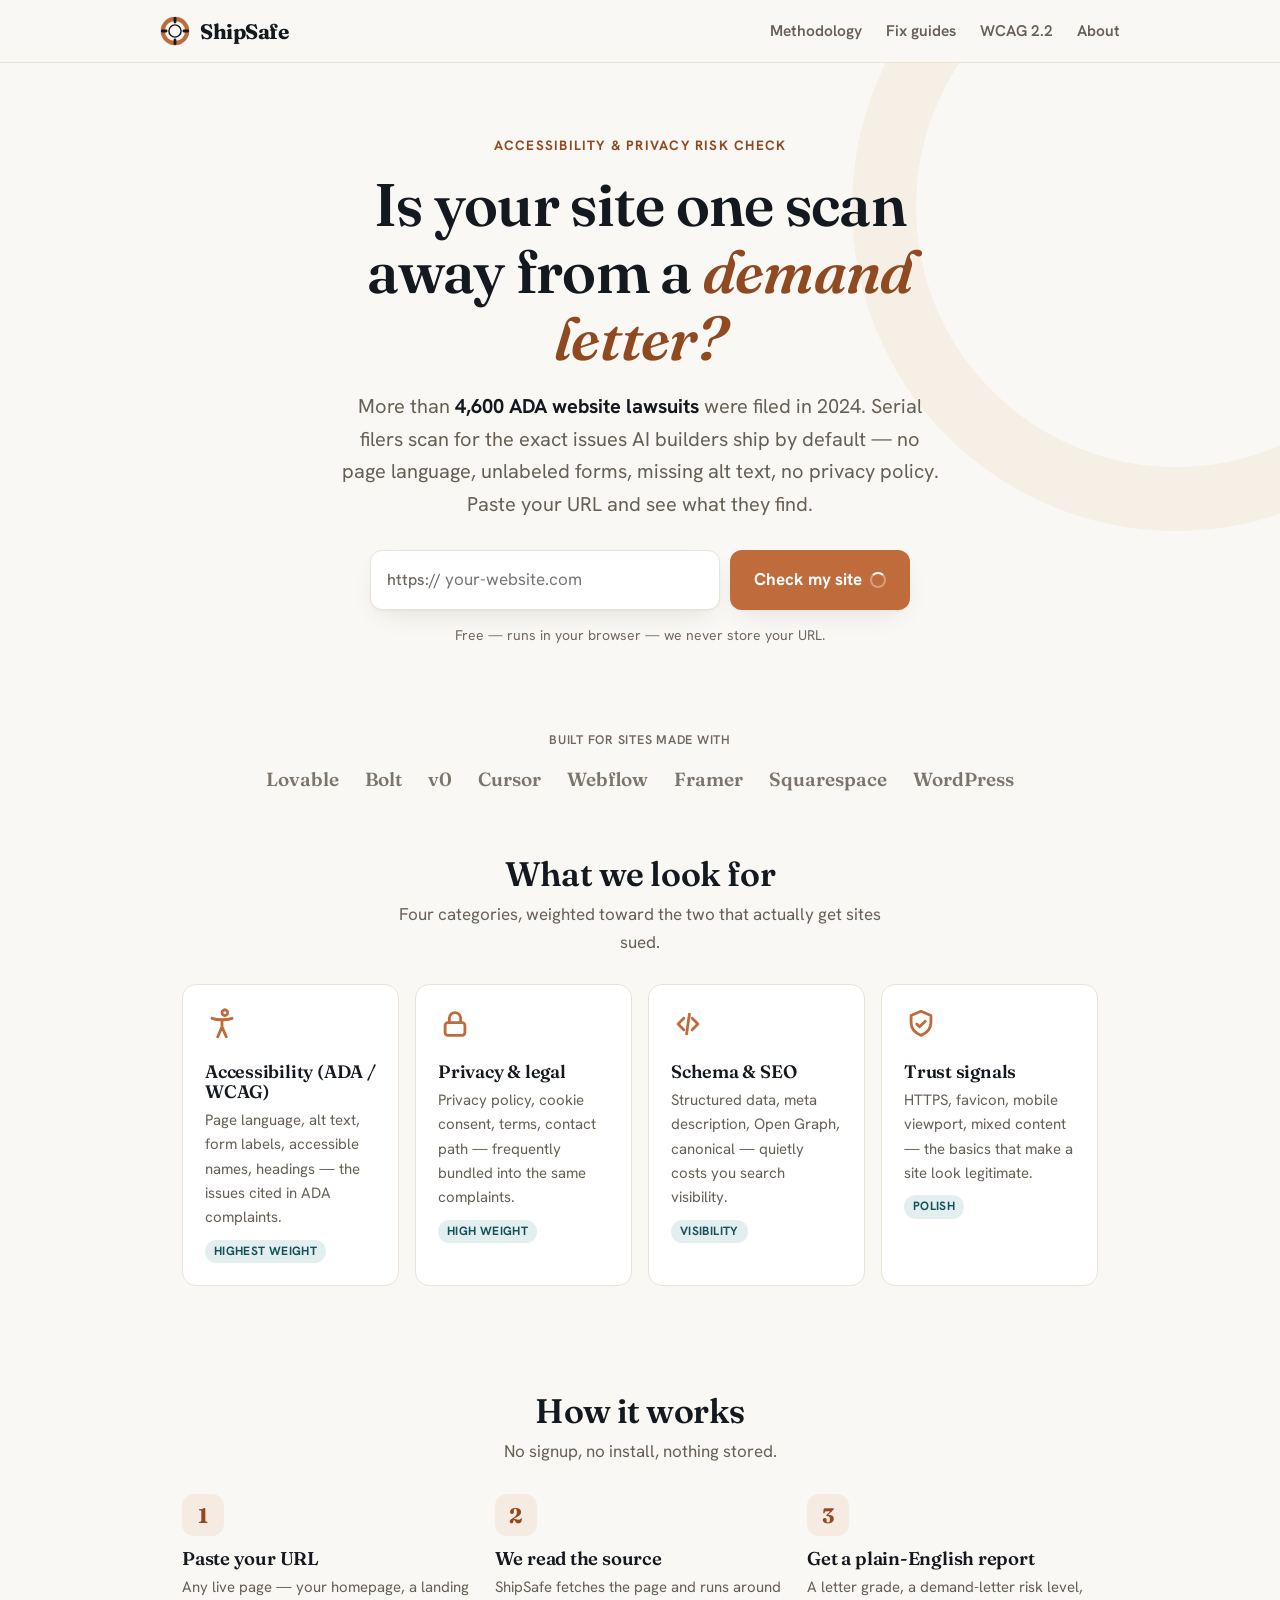
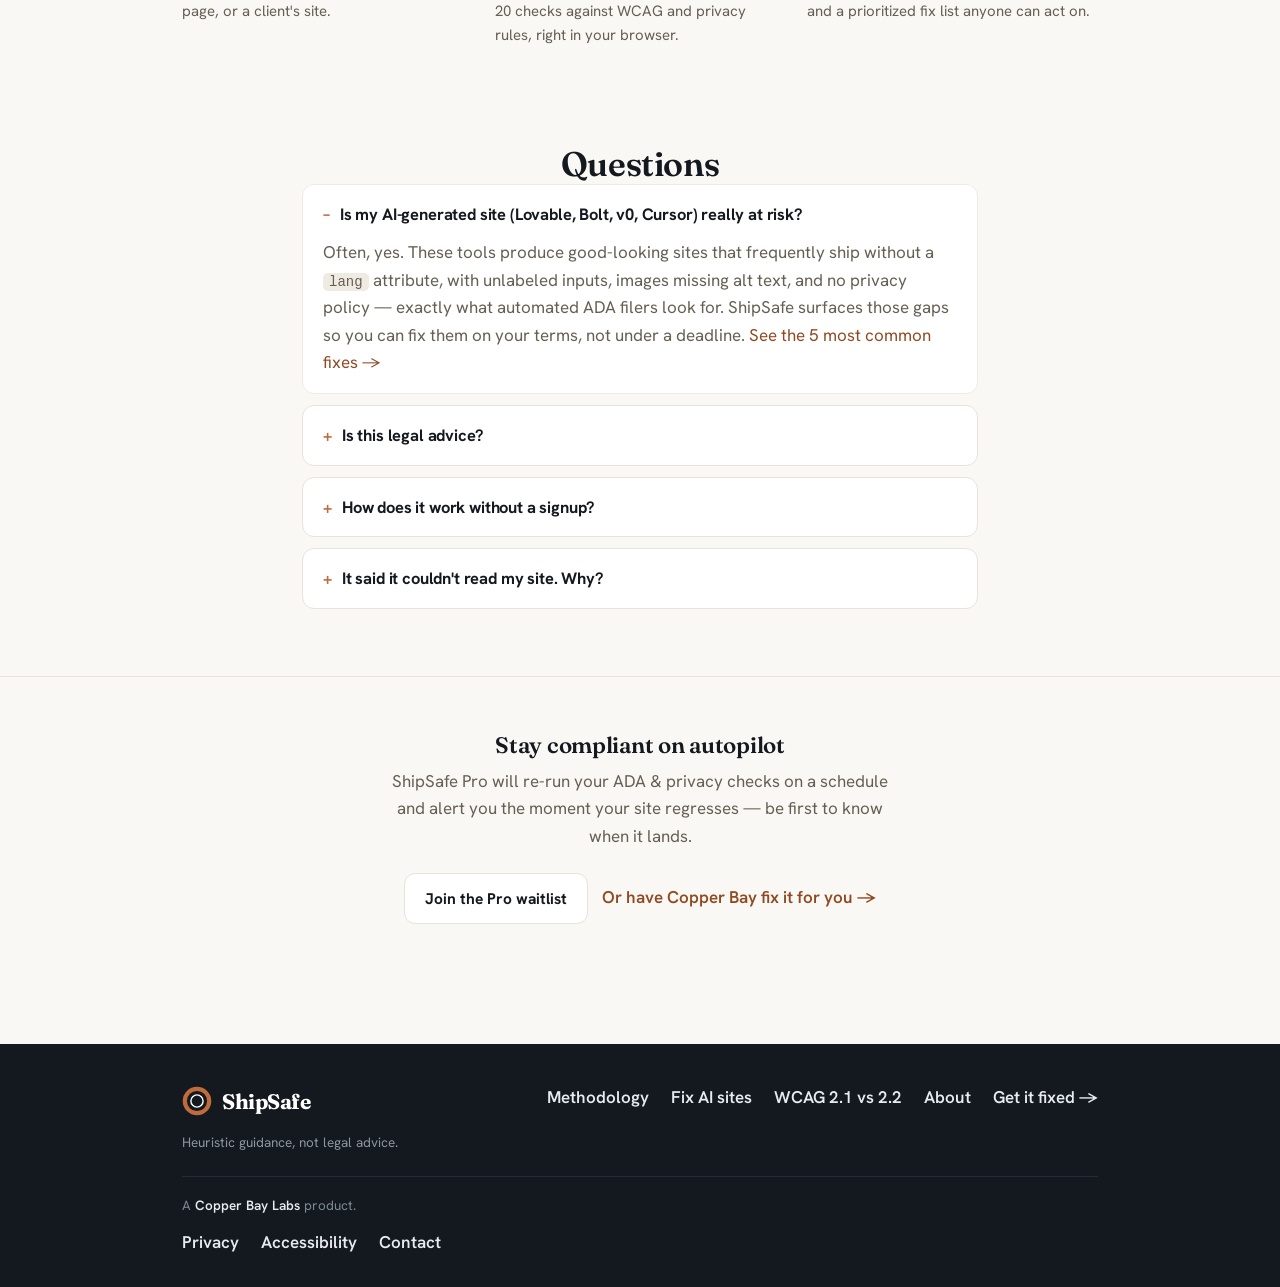
==== index.html @ acbbe748 "Add WCAG 2.1 vs 2.2 guide + cross-links New page: guides/wcag-2-1-vs-2-2-what-changed.html Targets '" ====
<!doctype html>
<html lang="en">
<head>
<meta charset="utf-8">
<meta name="viewport" content="width=device-width, initial-scale=1">
<title>ShipSafe — ADA & privacy risk check for your website</title>
<meta name="description" content="Paste a URL and get a plain-English report on the accessibility, privacy, and structured-data gaps that trigger ADA demand letters. Runs in your browser. Free, no signup.">
<link rel="canonical" href="https://labs.copperbaytech.com/shipsafe/">
<meta property="og:type" content="website">
<meta property="og:site_name" content="ShipSafe">
<meta property="og:title" content="ShipSafe — ADA & privacy risk check for your website">
<meta property="og:description" content="A plain-English accessibility and privacy risk check for AI-generated and no-code sites. Runs in your browser, no signup required.">
<meta property="og:url" content="https://labs.copperbaytech.com/shipsafe/">
<meta property="og:image" content="https://labs.copperbaytech.com/shipsafe/og-image.png">
<meta property="og:image:width" content="1200">
<meta property="og:image:height" content="630">
<meta name="twitter:card" content="summary_large_image">
<meta name="twitter:title" content="ShipSafe — ADA & privacy risk check">
<meta name="twitter:description" content="Paste a URL for a plain-English report on the gaps that trigger ADA demand letters.">
<meta name="twitter:image" content="https://labs.copperbaytech.com/shipsafe/og-image.png">
<meta name="theme-color" content="#faf8f4">
<link rel="icon" href="favicon.svg" type="image/svg+xml">
<link rel="apple-touch-icon" href="apple-touch-icon.png">
<link rel="preconnect" href="https://fonts.googleapis.com">
<link rel="preconnect" href="https://fonts.gstatic.com" crossorigin>
<link href="https://fonts.googleapis.com/css2?family=Fraunces:opsz,wght@9..144,500;9..144,600;9..144,700&family=Hanken+Grotesk:wght@400;500;600;700&display=swap" rel="stylesheet">
<script type="application/ld+json">
{"@context":"https://schema.org","@type":"WebApplication","name":"ShipSafe","applicationCategory":"BusinessApplication","operatingSystem":"Web","offers":{"@type":"Offer","price":"0","priceCurrency":"USD"},"description":"Free plain-English ADA/WCAG accessibility and privacy-compliance risk checker for websites, built for no-code and AI-generated sites.","publisher":{"@type":"Organization","name":"Copper Bay Labs","url":"https://copperbaytech.com"}}
</script>
<link rel="stylesheet" href="styles.css?v=7">
</head>
<body>
<a class="skip" href="#main">Skip to main content</a>

<header class="masthead" role="banner">
  <div class="wrap hdr-bar">
    <a class="brand" href="./" aria-label="ShipSafe — go to homepage">
      <svg class="mark" viewBox="0 0 64 64" aria-hidden="true" focusable="false"><circle cx="32" cy="32" r="26" fill="none" stroke="var(--copper)" stroke-width="9"/><circle cx="32" cy="32" r="13" fill="none" stroke="var(--ink)" stroke-width="3"/><g fill="var(--ink)"><rect x="29" y="2" width="6" height="14" rx="3"/><rect x="29" y="48" width="6" height="14" rx="3"/><rect x="2" y="29" width="14" height="6" rx="3"/><rect x="48" y="29" width="14" height="6" rx="3"/></g></svg>
      <span class="wordmark">ShipSafe</span>
    </a>
    <nav class="nav" aria-label="Primary navigation">
      <a href="methodology.html">Methodology</a>
      <a href="guides/wcag-compliance-ai-generated-sites.html">Fix guides</a>
      <a href="guides/wcag-2-1-vs-2-2-what-changed.html">WCAG 2.2</a>
      <a href="about.html">About</a>
    </nav>
  </div>
</header>

<main id="main">
  <section class="hero" aria-labelledby="hero-heading">
    <div class="wrap">
      <p class="eyebrow">Accessibility &amp; privacy risk check</p>
      <h1 id="hero-heading">Is your site one scan away from a <em>demand letter?</em></h1>
      <p class="lede">More than <strong>4,600 ADA website lawsuits</strong> were filed in 2024. Serial filers scan for the exact issues AI builders ship by default — no page language, unlabeled forms, missing alt text, no privacy policy. Paste your URL and see what they find.</p>

      <form id="scan-form" class="scan" novalidate aria-label="URL scanner">
        <label for="url" class="sr-only">Website URL to check</label>
        <div class="field" role="group" aria-labelledby="proto-hint">
          <span class="proto" id="proto-hint" aria-hidden="true">https://</span>
          <input
            id="url"
            type="text"
            inputmode="url"
            autocomplete="url"
            autocorrect="off"
            autocapitalize="off"
            spellcheck="false"
            placeholder="your-website.com"
            aria-describedby="scan-status"
            required>
        </div>
        <button id="scan-btn" type="submit" aria-describedby="scan-status">
          <span class="btn-label">Check my site</span>
          <span class="btn-spinner" aria-hidden="true" hidden></span>
        </button>
      </form>
      <p class="trustline" id="scan-status" role="status" aria-live="polite" aria-atomic="true">Free &mdash; runs in your browser &mdash; we never store your URL.</p>
    </div>
  </section>

  <section id="results" class="results wrap" aria-label="Scan results" aria-live="polite" hidden></section>

  <section class="builtfor" aria-labelledby="builtfor-heading">
    <div class="wrap">
      <p class="builtfor-label" id="builtfor-heading">Built for sites made with</p>
      <ul class="chips" aria-label="Supported site builders">
        <li>Lovable</li><li>Bolt</li><li>v0</li><li>Cursor</li><li>Webflow</li><li>Framer</li><li>Squarespace</li><li>WordPress</li>
      </ul>
    </div>
  </section>

  <section class="checks-strip" aria-labelledby="checks-heading">
    <div class="wrap">
      <h2 class="section-title" id="checks-heading">What we look for</h2>
      <p class="section-sub">Four categories, weighted toward the two that actually get sites sued.</p>
      <div class="grid4" id="cat-grid" role="list" aria-label="Check categories"></div>
    </div>
  </section>

  <section class="how" aria-labelledby="how-heading">
    <div class="wrap">
      <h2 class="section-title" id="how-heading">How it works</h2>
      <p class="section-sub">No signup, no install, nothing stored.</p>
      <ol class="steps">
        <li><span class="step-n" aria-hidden="true">1</span><h3>Paste your URL</h3><p>Any live page — your homepage, a landing page, or a client's site.</p></li>
        <li><span class="step-n" aria-hidden="true">2</span><h3>We read the source</h3><p>ShipSafe fetches the page and runs around 20 checks against WCAG and privacy rules, right in your browser.</p></li>
        <li><span class="step-n" aria-hidden="true">3</span><h3>Get a plain-English report</h3><p>A letter grade, a demand-letter risk level, and a prioritized fix list anyone can act on.</p></li>
      </ol>
    </div>
  </section>

  <section class="faq" aria-labelledby="faq-heading">
    <div class="wrap narrow">
      <h2 class="section-title" id="faq-heading">Questions</h2>
      <details open>
        <summary>Is my AI-generated site (Lovable, Bolt, v0, Cursor) really at risk?</summary>
        <p>Often, yes. These tools produce good-looking sites that frequently ship without a <code>lang</code> attribute, with unlabeled inputs, images missing alt text, and no privacy policy — exactly what automated ADA filers look for. ShipSafe surfaces those gaps so you can fix them on your terms, not under a deadline. <a href="guides/wcag-compliance-ai-generated-sites.html">See the 5 most common fixes →</a></p>
      </details>
      <details>
        <summary>Is this legal advice?</summary>
        <p>No. ShipSafe is an automated heuristic check that flags common risk patterns. It is not legal advice and is not a guarantee of compliance. For a binding determination, talk to a qualified attorney. <a href="methodology.html">See exactly what we check and how it's scored</a></p>
      </details>
      <details>
        <summary>How does it work without a signup?</summary>
        <p>ShipSafe fetches your page and analyzes the HTML in your browser — nothing is stored or sent to our servers. The free check reads your page's source; a deeper scan that renders the full page (catching contrast and JavaScript-built content) is in development.</p>
      </details>
      <details>
        <summary>It said it couldn't read my site. Why?</summary>
        <p>Some sites block third-party fetching, and some render entirely with JavaScript, leaving the HTML source nearly empty. The free in-browser check can only read static source — the upcoming rendered scan handles both cases.</p>
      </details>
    </div>
  </section>
</main>

<section class="upsell" aria-labelledby="upsell-h" style="border-top:1px solid var(--line,#e7e1d8);padding:3.5rem 0;text-align:center">
  <div class="wrap">
    <h2 id="upsell-h" style="margin:0 0 .6rem;font-size:1.4rem">Stay compliant on autopilot</h2>
    <p style="max-width:52ch;margin:0 auto 1.4rem;color:var(--muted,#6b6359)">ShipSafe Pro will re-run your ADA &amp; privacy checks on a schedule and alert you the moment your site regresses — be first to know when it lands.</p>
    <div style="display:flex;gap:.85rem;justify-content:center;flex-wrap:wrap;align-items:center">
      <a class="btn" href="mailto:contact@copperbaytech.com?subject=ShipSafe%20Pro%20waitlist&amp;body=I%27d%20use%20scheduled%20re-scans%20with%20alerts.%20Notify%20me%20at%20launch.">Join the Pro waitlist</a>
      <a href="https://copperbaytech.com" target="_blank" rel="noopener noreferrer" style="font-weight:600">Or have Copper Bay fix it for you <span aria-hidden="true">&rarr;</span></a>
    </div>
  </div>
</section>

<footer class="footer" role="contentinfo">
  <div class="wrap foot">
    <div>
      <a class="brand small" href="./" aria-label="ShipSafe — go to homepage">
        <svg class="mark" viewBox="0 0 64 64" aria-hidden="true" focusable="false"><circle cx="32" cy="32" r="26" fill="none" stroke="var(--copper)" stroke-width="9"/><circle cx="32" cy="32" r="13" fill="none" stroke="currentColor" stroke-width="3"/></svg>
        <span class="wordmark">ShipSafe</span>
      </a>
      <p class="fine">Heuristic guidance, not legal advice.</p>
    </div>
    <nav class="foot-nav" aria-label="Footer navigation">
      <a href="methodology.html">Methodology</a>
      <a href="guides/wcag-compliance-ai-generated-sites.html">Fix AI sites</a>
      <a href="guides/wcag-2-1-vs-2-2-what-changed.html">WCAG 2.1 vs 2.2</a>
      <a href="about.html">About</a>
      <a href="https://copperbaytech.com" target="_blank" rel="noopener noreferrer">Get it fixed <span aria-hidden="true">&rarr;</span><span class="sr-only">(opens in new tab)</span></a>
    </nav>
  </div>
  <div class="wrap">
    <p class="madeby">A <a href="https://copperbaytech.com" target="_blank" rel="noopener noreferrer">Copper Bay Labs<span class="sr-only"> (opens in new tab)</span></a> product.</p>
    <nav class="foot-nav foot-legal" aria-label="Legal navigation">
      <a href="about.html#privacy">Privacy</a>
      <a href="methodology.html">Accessibility</a>
      <a href="about.html">Contact</a>
    </nav>
  </div>
</footer>

<script src="app.js?v=8"></script>
</body>
</html>
---- styles.css ----
:root{
  --ink:#14181f; --paper:#faf8f4; --surface:#fff; --line:#e9e3d8; --line-2:#f0ebe2;
  --muted:#665f54; --muted-2:#706860;
  --copper:#bf6b3c; --copper-deep:#8f4a22; --copper-tint:#f6ebe2;
  --bay:#13525a; --bay-tint:#e3eeef;
  --pass:#2f7d52; --pass-bg:#e8f3ec; --warn:#a9711a; --warn-bg:#f9f0dd; --fail:#bb392b; --fail-bg:#f9e7e4;
  --shadow:0 1px 2px rgba(20,24,31,.04), 0 10px 30px -12px rgba(20,24,31,.14);
  --shadow-lift:0 2px 6px rgba(20,24,31,.06), 0 16px 40px -16px rgba(20,24,31,.18);
  --r:14px;
  --transition-fast:.15s ease;
  --transition-med:.22s ease;
}
*{box-sizing:border-box}
html{scroll-behavior:smooth}
@media (prefers-reduced-motion:reduce){html{scroll-behavior:auto} *{animation-duration:.001ms!important;transition-duration:.001ms!important}}
body{margin:0;background:var(--paper);color:var(--ink);font:17px/1.62 "Hanken Grotesk",ui-sans-serif,system-ui,-apple-system,"Segoe UI",Roboto,sans-serif;-webkit-font-smoothing:antialiased;overflow-x:clip}
.wrap{max-width:960px;margin:0 auto;padding:0 22px}
.wrap.narrow{max-width:720px}
h1,h2,h3{font-family:"Fraunces",Georgia,serif;font-weight:600;line-height:1.12;letter-spacing:-.012em;margin:0}
a{color:var(--copper-deep);text-decoration:none}
a:hover{text-decoration:underline;text-underline-offset:3px}
em{font-style:italic;color:var(--copper-deep)}
strong{font-weight:700}
:focus-visible{outline:3px solid var(--bay);outline-offset:2px;border-radius:4px}
.sr-only{position:absolute;width:1px;height:1px;padding:0;margin:-1px;overflow:hidden;clip:rect(0 0 0 0);white-space:nowrap;border:0}
.skip{position:absolute;left:-999px;top:8px;background:var(--ink);color:#fff;padding:10px 16px;border-radius:8px;z-index:50;font-weight:600;letter-spacing:.01em}
.skip:focus{left:12px}
.skip:focus-visible{outline:3px solid var(--copper);outline-offset:2px}

/* masthead */
.masthead{background:var(--paper);border-bottom:1px solid var(--line);position:relative;z-index:30}
/* .hdr-bar powers index.html's header; .masthead .bar powers the other pages (about/methodology/404) that use class="wrap bar" */
.hdr-bar,.masthead .bar{display:flex;align-items:center;justify-content:space-between;gap:14px;min-height:62px;padding:9px 0;height:auto;overflow:visible;border-radius:0;flex:unset;background:transparent}
/* score progress bar in results (rendered by app.js as <span class="bar">) */
.bar{height:8px;border-radius:6px;background:var(--line);overflow:hidden;flex:0 0 110px}
.bar i{display:block;height:100%;border-radius:6px;transition:width var(--transition-med)}
.brand{display:inline-flex;align-items:center;gap:10px;color:var(--ink)}
.brand:hover{text-decoration:none}
.mark{width:30px;height:30px;flex:0 0 auto}
.wordmark{font-family:"Fraunces",serif;font-weight:700;font-size:21px;letter-spacing:-.02em}
.nav{display:flex;gap:24px}
.nav a{color:var(--muted);font-weight:600;font-size:15.5px;transition:color var(--transition-fast)}
.nav a:hover{color:var(--ink);text-decoration:none}
.nav a:focus-visible{color:var(--ink)}
.nav a[aria-current="page"]{color:var(--ink);text-decoration:underline;text-underline-offset:3px}

/* hero */
.hero{padding:72px 0 40px;position:relative;overflow:hidden;text-align:center}
.hero::before{content:"";position:absolute;width:520px;height:520px;border:64px solid var(--copper-tint);border-radius:50%;right:-220px;top:-180px;z-index:0;opacity:.7;pointer-events:none}
.hero .wrap{position:relative;z-index:1}
.eyebrow{color:var(--copper-deep);font-weight:700;font-size:13.5px;letter-spacing:.09em;text-transform:uppercase;margin:0 0 14px}
.hero h1{font-size:clamp(34px,6vw,60px);max-width:14ch;margin:0 auto 18px}
.lede{max-width:600px;margin:0 auto 30px;color:var(--muted);font-size:clamp(17px,2.3vw,20px)}
.lede strong{color:var(--ink)}

.scan{display:flex;gap:10px;max-width:540px;margin:0 auto;flex-wrap:wrap}
.field{flex:1 1 280px;min-width:0;display:flex;align-items:center;background:var(--surface);border:1.5px solid var(--line);border-radius:12px;box-shadow:var(--shadow);overflow:hidden;transition:border-color var(--transition-fast),box-shadow var(--transition-fast)}
.field:focus-within{border-color:var(--bay);box-shadow:0 0 0 4px var(--bay-tint)}
.proto{padding:0 0 0 16px;color:var(--muted-2);font-size:16px;font-weight:500;user-select:none}
.field input{flex:1;min-width:0;border:0;background:transparent;padding:15px 14px 15px 4px;font:inherit;font-size:17px;color:var(--ink)}
.field input:focus{outline:none}
.scan button{padding:15px 24px;font:inherit;font-size:17px;font-weight:700;color:#fff;background:var(--copper);border:0;border-radius:12px;cursor:pointer;box-shadow:var(--shadow);transition:background var(--transition-fast),box-shadow var(--transition-fast),transform var(--transition-fast);display:inline-flex;align-items:center;justify-content:center;gap:8px;min-width:156px}
.scan button:hover{background:var(--copper-deep);box-shadow:var(--shadow-lift)}
.scan button:active{transform:translateY(1px)}
.scan button:focus-visible{outline:3px solid var(--bay);outline-offset:2px}
.scan button[disabled]{opacity:.7;cursor:progress}
.btn-label{}
.btn-spinner{display:inline-block;width:16px;height:16px;border:2.5px solid rgba(255,255,255,.35);border-top-color:#fff;border-radius:50%;animation:spin .7s linear infinite;flex:0 0 auto}
@keyframes spin{to{transform:rotate(360deg)}}
@media (prefers-reduced-motion:reduce){.btn-spinner{animation:none;border-top-color:#fff;opacity:.8}}
.trustline{color:var(--muted-2);font-size:14px;margin-top:14px}

/* built-for band */
.builtfor{padding:30px 0 6px;text-align:center}
.builtfor-label{color:var(--muted-2);font-size:12.5px;font-weight:600;letter-spacing:.06em;text-transform:uppercase;margin:0 0 14px}
.chips{list-style:none;display:flex;flex-wrap:wrap;gap:10px 26px;justify-content:center;padding:0;margin:0}
.chips li{color:var(--muted);font-family:"Fraunces",serif;font-weight:600;font-size:19px;opacity:.85}

/* how it works */
.how{padding:52px 0}
.steps{list-style:none;display:grid;grid-template-columns:repeat(auto-fit,minmax(220px,1fr));gap:22px;padding:0;margin:28px 0 0}
.steps li{margin:0}
.step-n{display:grid;place-items:center;width:42px;height:42px;border-radius:12px;background:var(--copper-tint);color:var(--copper-deep);font-family:"Fraunces",serif;font-weight:700;font-size:21px;margin-bottom:13px}
.steps h3{font-size:18.5px;margin-bottom:5px}
.steps p{margin:0;color:var(--muted);font-size:15px}

/* generic sections */
.section-title{font-size:clamp(26px,4vw,34px);text-align:center}
.section-sub{text-align:center;color:var(--muted);margin:8px auto 28px;max-width:50ch}
.checks-strip{padding:54px 0}
.grid4{display:grid;grid-template-columns:repeat(auto-fit,minmax(210px,1fr));gap:16px}
.feature{background:var(--surface);border:1px solid var(--line);border-radius:var(--r);padding:22px}
.feature .ico{width:34px;height:34px;color:var(--copper);margin-bottom:12px}
.feature h3{font-size:18px;margin-bottom:6px}
.feature p{margin:0;color:var(--muted);font-size:15px}
.feature .tag{display:inline-block;margin-top:10px;font-size:12px;font-weight:700;letter-spacing:.03em;text-transform:uppercase;color:var(--bay);background:var(--bay-tint);padding:2px 9px;border-radius:999px}

/* results */
.results{padding:10px 0 6px;scroll-margin-top:80px}
.results[hidden]{display:none}
.report-head{background:var(--surface);border:1px solid var(--line);border-radius:18px;box-shadow:var(--shadow-lift);padding:28px;margin-bottom:20px;display:flex;gap:28px;align-items:center;flex-wrap:wrap}
.grade{flex:0 0 auto;width:128px;height:128px;border-radius:22px;display:grid;place-items:center;font-family:"Fraunces",serif;font-weight:700;font-size:64px;line-height:1;color:#fff;position:relative;box-shadow:0 4px 16px -4px rgba(20,24,31,.24)}
.grade small{position:absolute;bottom:12px;font-family:"Hanken Grotesk",sans-serif;font-size:11px;font-weight:700;letter-spacing:.14em;text-transform:uppercase;opacity:.88}
.report-head .verdict{flex:1 1 280px;min-width:0}
.risk-pill{display:inline-flex;align-items:center;gap:7px;font-weight:700;font-size:13px;padding:5px 13px;border-radius:999px;letter-spacing:.02em}
.risk-pill svg{width:15px;height:15px}
.risk-high{color:var(--fail);background:var(--fail-bg)} .risk-med{color:var(--warn);background:var(--warn-bg)} .risk-low{color:var(--pass);background:var(--pass-bg)}
.report-head h2{font-size:clamp(21px,3vw,26px);margin:10px 0 6px}
.report-head p{margin:0;color:var(--muted);font-size:16px;line-height:1.55}
.scanned{font:13px ui-monospace,SFMono-Regular,Menlo,monospace;color:var(--muted-2);margin-top:10px!important;word-break:break-all}
/* result section entrance animation */
@media (prefers-reduced-motion:no-preference){
  .results:not([hidden]){animation:fadeSlide .3s ease both}
  @keyframes fadeSlide{from{opacity:0;transform:translateY(12px)}to{opacity:1;transform:none}}
}

.cat{background:var(--surface);border:1px solid var(--line);border-radius:var(--r);box-shadow:var(--shadow);margin-bottom:16px;overflow:hidden}
.cat-head{display:flex;align-items:center;gap:13px;padding:16px 20px;border-bottom:1px solid var(--line-2)}
.cat-head .ico{width:24px;height:24px;color:var(--bay);flex:0 0 auto}
.cat-head h3{font-family:"Hanken Grotesk",sans-serif;font-weight:700;font-size:16.5px;flex:1;letter-spacing:-.01em}
.cat-score{font-family:"Fraunces",serif;font-weight:700;font-size:19px}
/* .bar and .bar i are defined in the masthead section above */
.check{display:flex;gap:13px;padding:14px 20px;border-top:1px solid var(--line-2)}
.check:first-of-type{border-top:0}
.stat{flex:0 0 22px;width:22px;height:22px;margin-top:1px}
.check .body{flex:1;min-width:0}
.check .lbl{font-weight:700;letter-spacing:-.01em}
.check .det{color:var(--muted);font-size:15px;margin:2px 0 0}
.check .fix{font-size:14.5px;margin:8px 0 0;padding:11px 14px;background:var(--copper-tint);border-radius:10px;color:#5e3a1c;border-left:3px solid var(--copper);line-height:1.5}
.check .law{display:inline-block;font:12px "Hanken Grotesk",sans-serif;font-weight:600;color:var(--bay);background:var(--bay-tint);padding:2px 9px;border-radius:7px;margin-top:8px}
.check .law:hover{text-decoration:underline}
.check .law:focus-visible{outline:2px solid var(--bay);outline-offset:2px}

.actions{display:flex;gap:11px;flex-wrap:wrap;margin:20px 0 8px}
.btn{padding:12px 20px;font:inherit;font-size:15.5px;font-weight:700;border-radius:11px;cursor:pointer;border:1.5px solid var(--line);background:var(--surface);color:var(--ink);display:inline-flex;align-items:center;gap:8px;transition:border-color var(--transition-fast),background var(--transition-fast),box-shadow var(--transition-fast);text-decoration:none}
.btn:hover{border-color:var(--bay);text-decoration:none;background:var(--bay-tint)}
.btn:focus-visible{outline:3px solid var(--bay);outline-offset:2px}
.btn:active{transform:translateY(1px)}
.btn.primary{background:var(--copper);color:#fff;border-color:var(--copper)}
.btn.primary:hover{background:var(--copper-deep);border-color:var(--copper-deep);box-shadow:var(--shadow-lift)}
.btn.primary:focus-visible{outline-color:var(--copper-deep)}
.btn svg{width:17px;height:17px}

.notice{background:var(--warn-bg);border:1px solid #ecd9a6;color:#6b4e12;border-radius:var(--r);padding:18px 20px;margin-bottom:14px}
.notice strong{color:#4a360a}

/* skeleton */
.skeleton .sk{background:linear-gradient(90deg,var(--line-2) 25%,#fff 50%,var(--line-2) 75%);background-size:200% 100%;animation:sh 1.4s ease-in-out infinite;border-radius:8px}
@keyframes sh{0%{background-position:200% 0}100%{background-position:-200% 0}}
@media (prefers-reduced-motion:reduce){.skeleton .sk{animation:none;background:var(--line-2)}}
.sk-label{display:flex;align-items:center;gap:10px;margin-bottom:16px}
.sk-rows{display:flex;flex-direction:column;gap:10px}

/* footer */
.footer{background:var(--ink);color:#cbd2da;margin-top:64px;padding:40px 0 30px}
.foot{display:flex;justify-content:space-between;gap:24px;flex-wrap:wrap;align-items:flex-start}
.footer .brand{color:#fff} .footer .wordmark{color:#fff}
.footer .mark circle:last-of-type{stroke:#fff}
.fine{color:#8b95a0;font-size:13.5px;margin:8px 0 0}
.foot-nav{display:flex;gap:22px;flex-wrap:wrap}
.foot-legal{margin-top:12px}
.footer a{color:#e7ebf0;font-weight:600;transition:color var(--transition-fast)}
.footer a:hover{color:#fff}
.footer a:focus-visible{outline:2px solid var(--copper);outline-offset:3px;border-radius:3px}
.madeby{color:#7d8893;font-size:13.5px;margin:22px 0 0;border-top:1px solid #262c35;padding-top:18px}

/* content pages */
.doc{padding:46px 0 20px}
.doc h1{font-size:clamp(30px,5vw,44px);margin-bottom:8px}
.doc .lede{text-align:left;margin:0 0 26px}
.doc h2{font-size:24px;margin:34px 0 12px}
.doc h3{font-family:"Hanken Grotesk",sans-serif;font-size:17px;font-weight:700;margin:20px 0 4px}
.doc p,.doc li{color:#2c2f36;max-width:68ch}
.doc ul{padding-left:20px}
.doc li{margin:6px 0}
.doc table{border-collapse:collapse;width:100%;margin:14px 0;font-size:15px}
.doc th,.doc td{border:1px solid var(--line);padding:9px 12px;text-align:left;vertical-align:top}
.doc th{background:var(--copper-tint);font-family:"Hanken Grotesk",sans-serif}
.callout{background:var(--bay-tint);border-left:4px solid var(--bay);border-radius:0 10px 10px 0;padding:14px 18px;margin:18px 0;color:#1c3c40}

/* faq */
.faq{padding:46px 0 56px}
.faq details{background:var(--surface);border:1px solid var(--line);border-radius:12px;padding:16px 20px;margin-bottom:11px;transition:border-color var(--transition-fast)}
.faq details[open]{border-color:var(--line-2)}
.faq summary{font-weight:700;cursor:pointer;font-size:16.5px;letter-spacing:-.01em;list-style:none}
.faq summary::-webkit-details-marker{display:none}
.faq summary::before{content:"+";color:var(--copper);font-weight:700;margin-right:10px}
.faq details[open] summary::before{content:"\2013"}
.faq summary:focus-visible{outline:3px solid var(--bay);outline-offset:2px;border-radius:6px}
.faq details p{color:var(--muted);margin:12px 0 0}
.faq details a{color:var(--copper-deep)}
.faq details a:hover{text-decoration:underline}
.faq code,.doc code{background:var(--line-2);padding:1px 6px;border-radius:5px;font-size:14px;font-family:ui-monospace,Menlo,monospace}

@media (max-width:600px){
  .hero{padding:44px 0 28px}
  .hero::before{width:300px;height:300px;border-width:44px;right:-150px;top:-110px}
  .hero h1{font-size:clamp(30px,8vw,40px)}
  .report-head{justify-content:center;text-align:center}
  .nav{gap:15px}
  .nav a{font-size:14.5px}
  .wordmark{font-size:19px}
  .scan{flex-direction:column}
  .field{flex:0 0 auto;width:100%}
  .scan button{flex:none;width:100%;min-width:0}
  .grade{width:104px;height:104px;font-size:52px}
  .actions{flex-direction:column}
  .btn{justify-content:center}
}

/* High-contrast mode support */
@media (forced-colors:active){
  .skip{forced-color-adjust:none;background:ButtonText;color:ButtonFace}
  .scan button,.btn.primary{forced-color-adjust:none;background:Highlight;color:HighlightText;border-color:Highlight}
  .field:focus-within{outline:3px solid Highlight}
  .grade{forced-color-adjust:none}
}
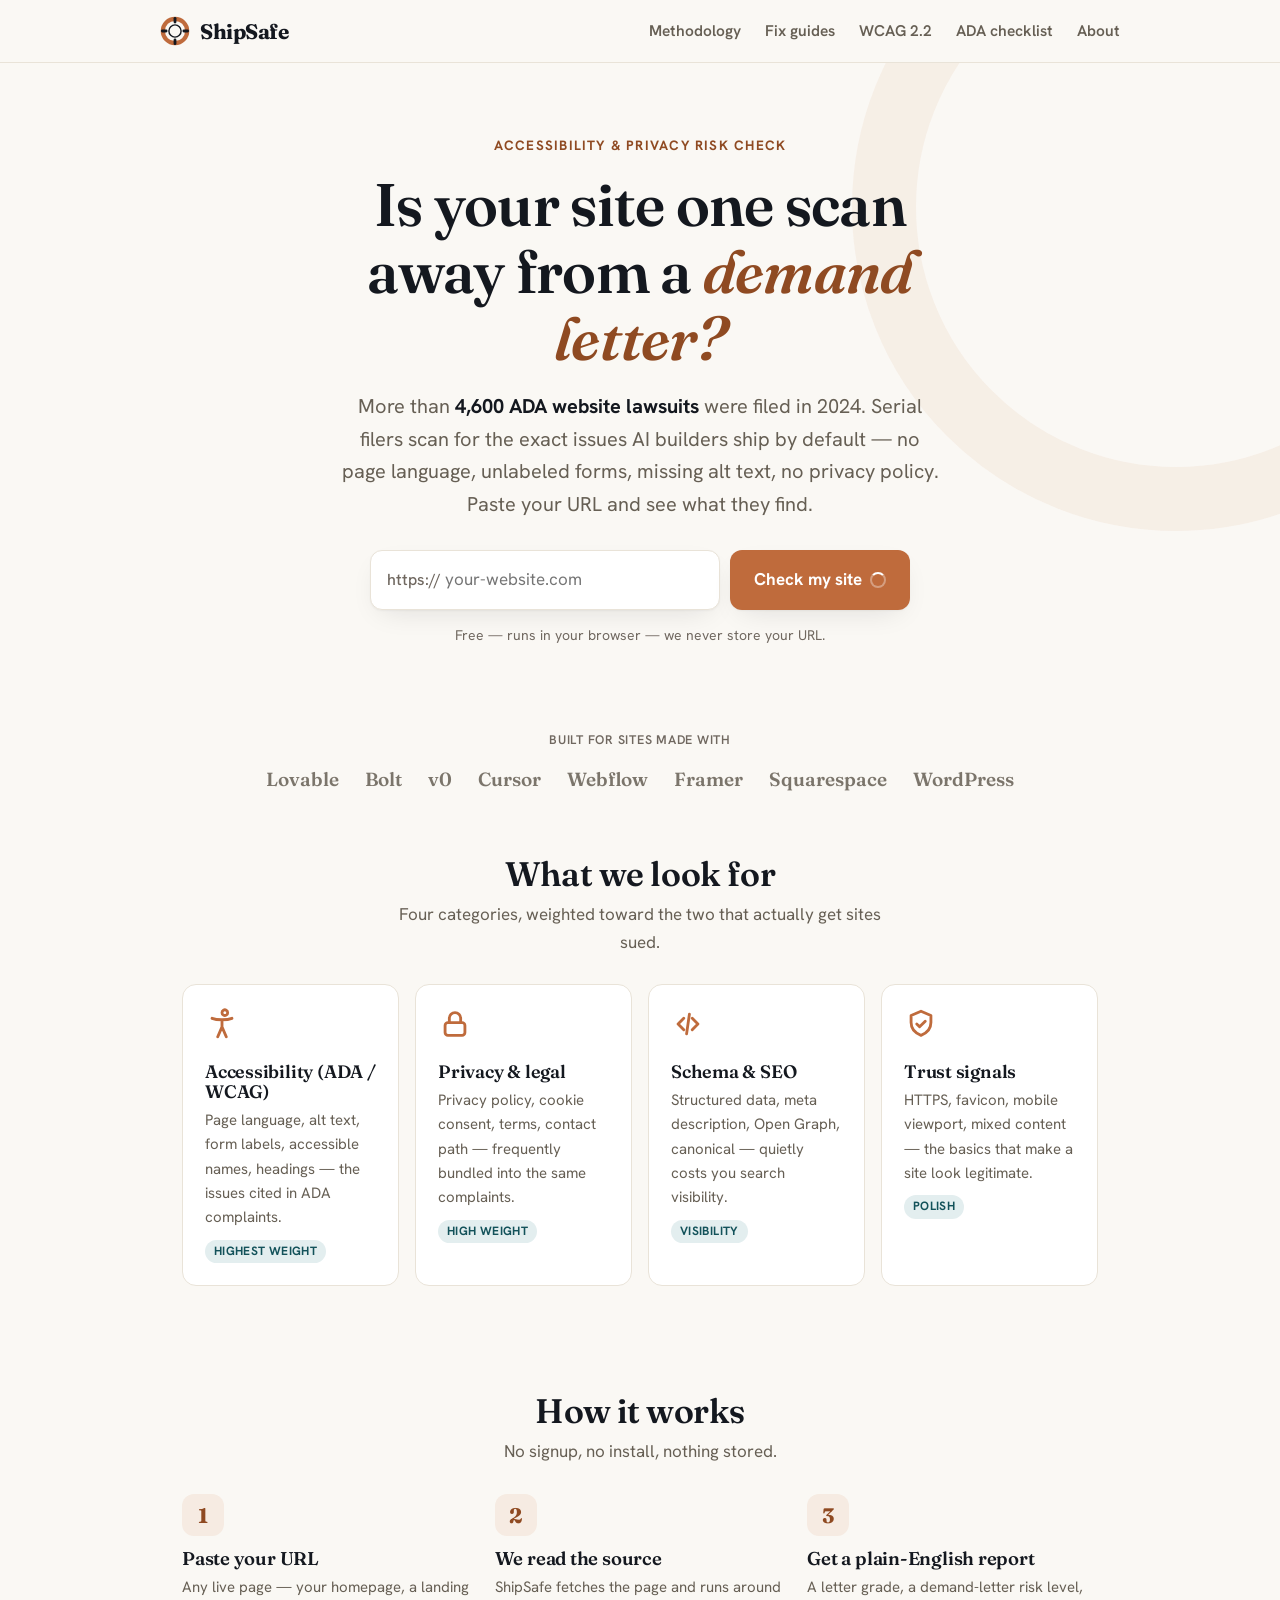
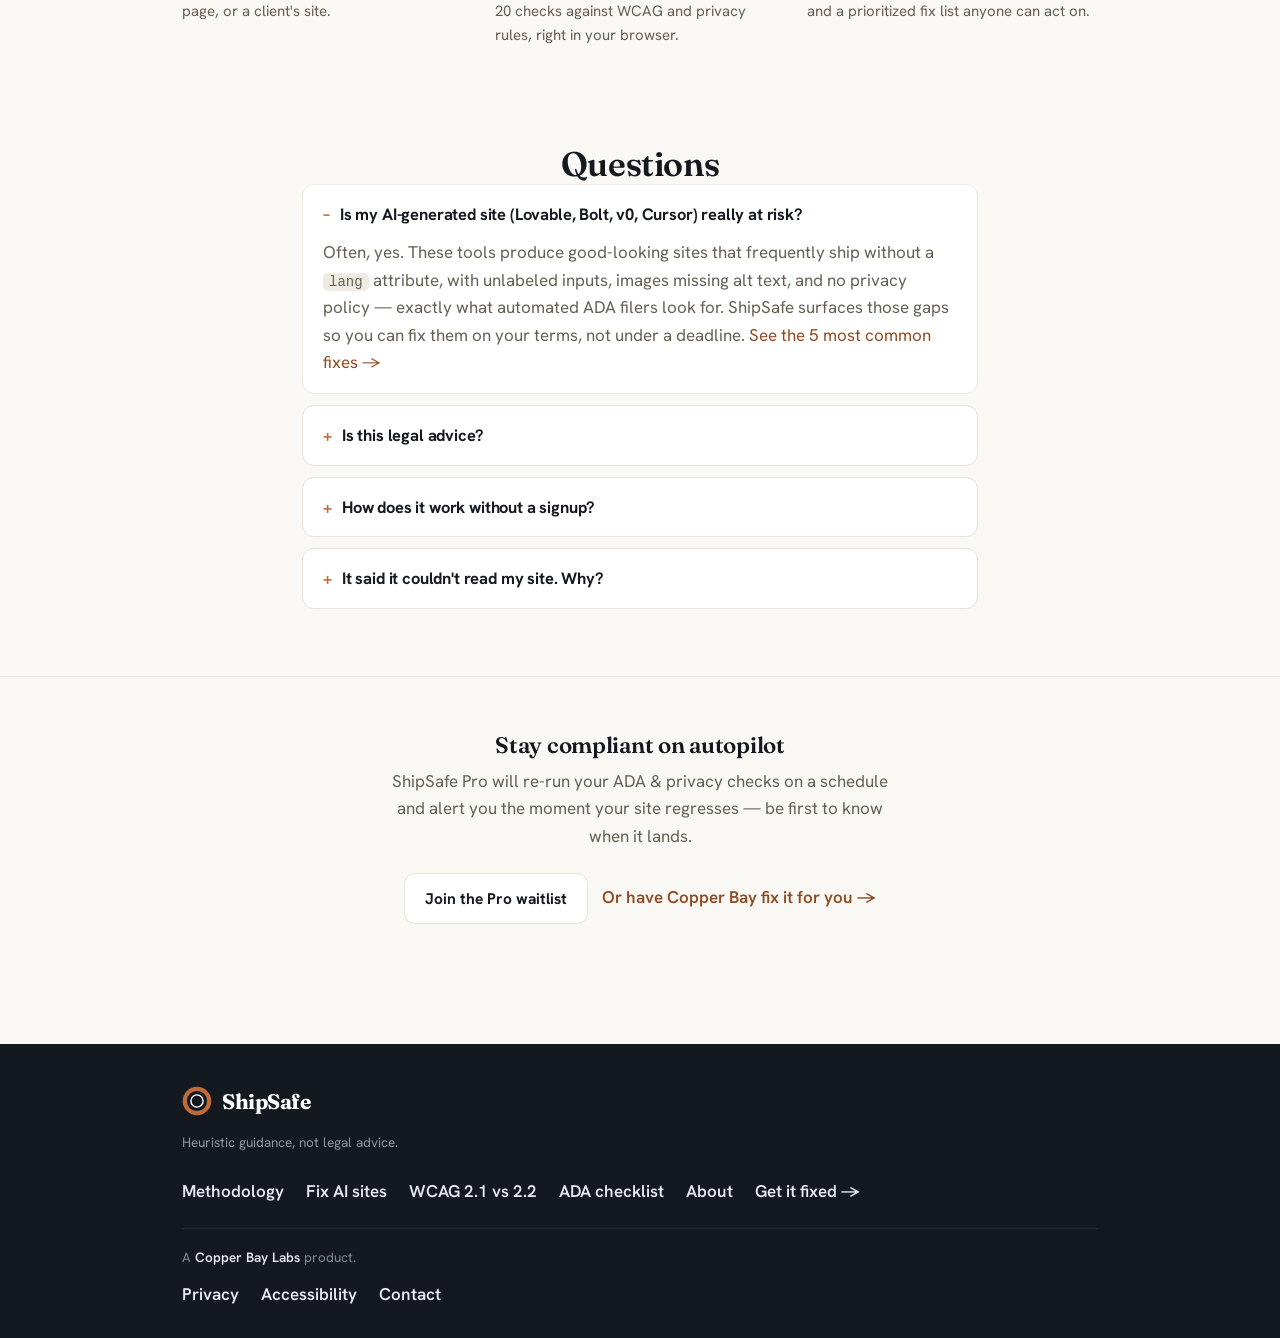
==== commit c409ed84: "Add ADA compliance checklist guide (30-point WCAG 2.1 AA) New page: guides/ada-compliance-checklist." ====
--- a/index.html
+++ b/index.html
@@ -42,6 +42,7 @@
       <a href="methodology.html">Methodology</a>
       <a href="guides/wcag-compliance-ai-generated-sites.html">Fix guides</a>
       <a href="guides/wcag-2-1-vs-2-2-what-changed.html">WCAG 2.2</a>
+      <a href="guides/ada-compliance-checklist.html">ADA checklist</a>
       <a href="about.html">About</a>
     </nav>
   </div>
@@ -157,6 +158,7 @@
       <a href="methodology.html">Methodology</a>
       <a href="guides/wcag-compliance-ai-generated-sites.html">Fix AI sites</a>
       <a href="guides/wcag-2-1-vs-2-2-what-changed.html">WCAG 2.1 vs 2.2</a>
+      <a href="guides/ada-compliance-checklist.html">ADA checklist</a>
       <a href="about.html">About</a>
       <a href="https://copperbaytech.com" target="_blank" rel="noopener noreferrer">Get it fixed <span aria-hidden="true">&rarr;</span><span class="sr-only">(opens in new tab)</span></a>
     </nav>
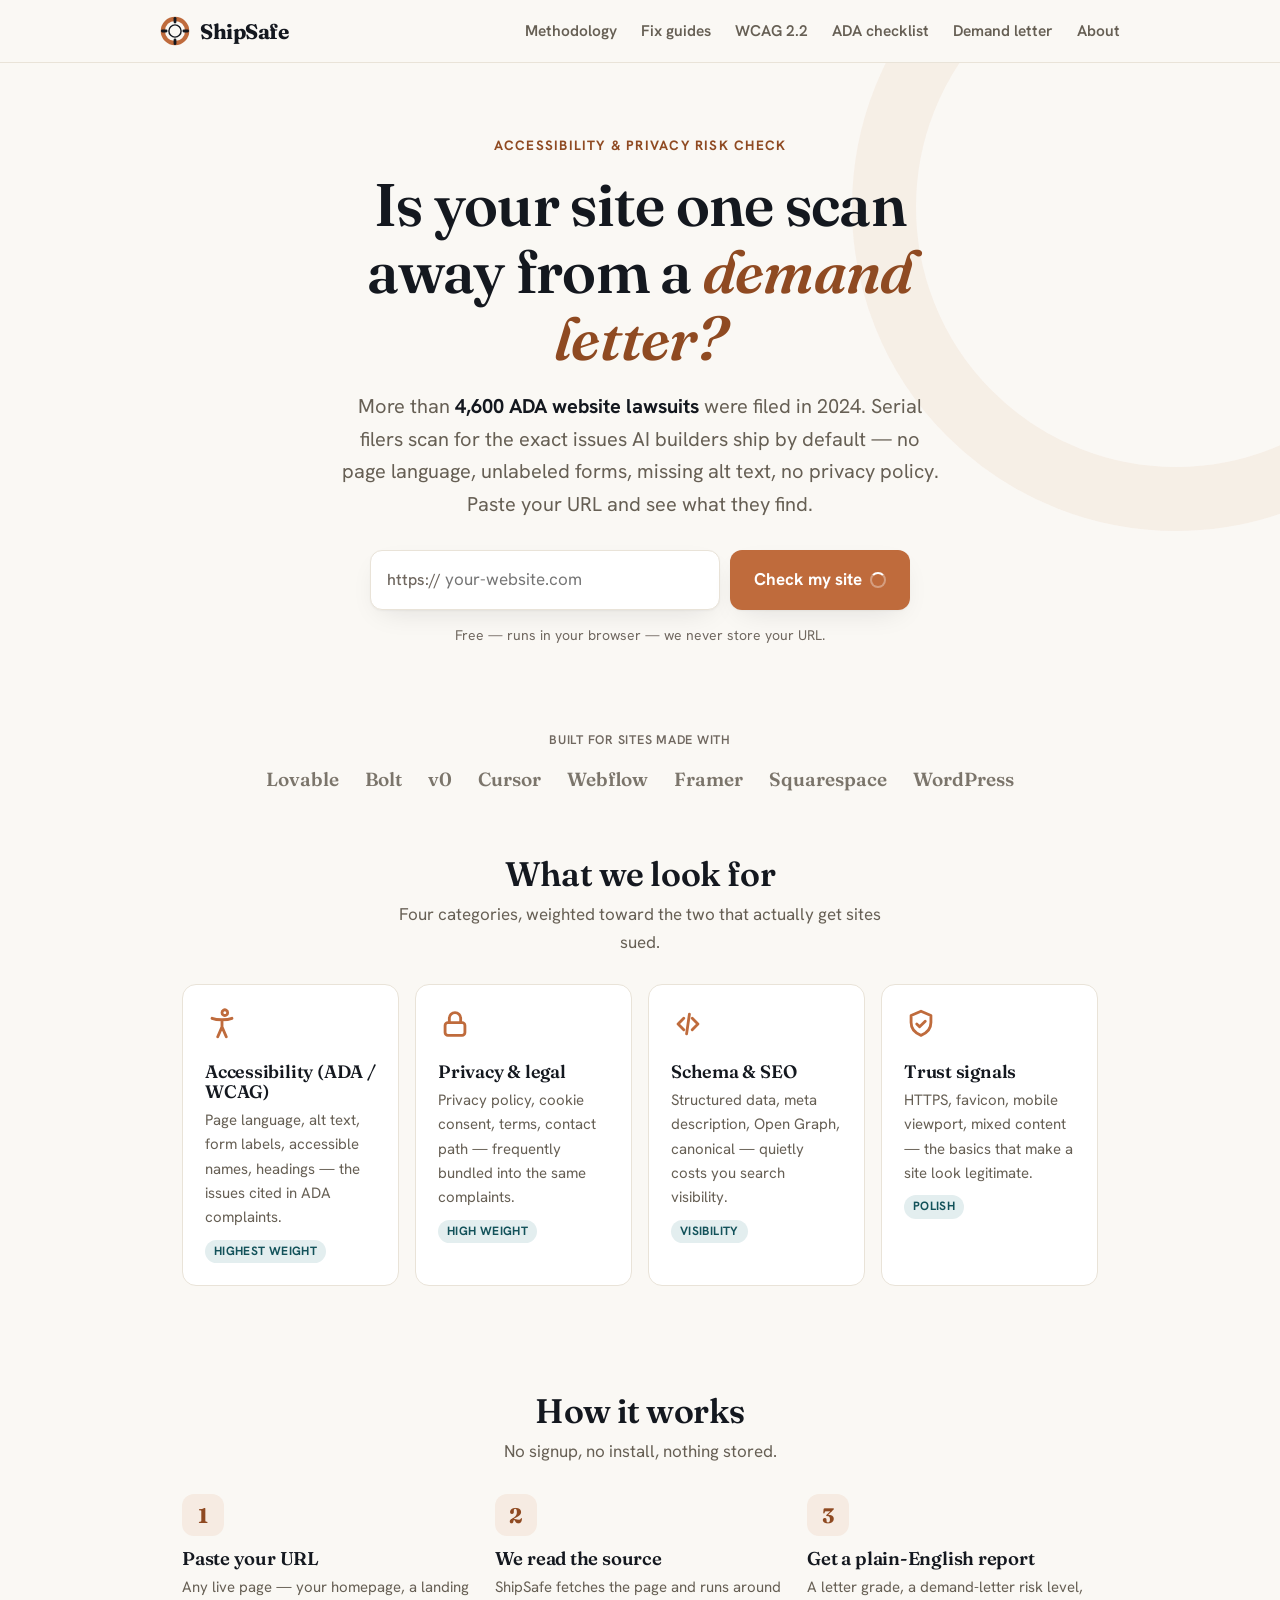
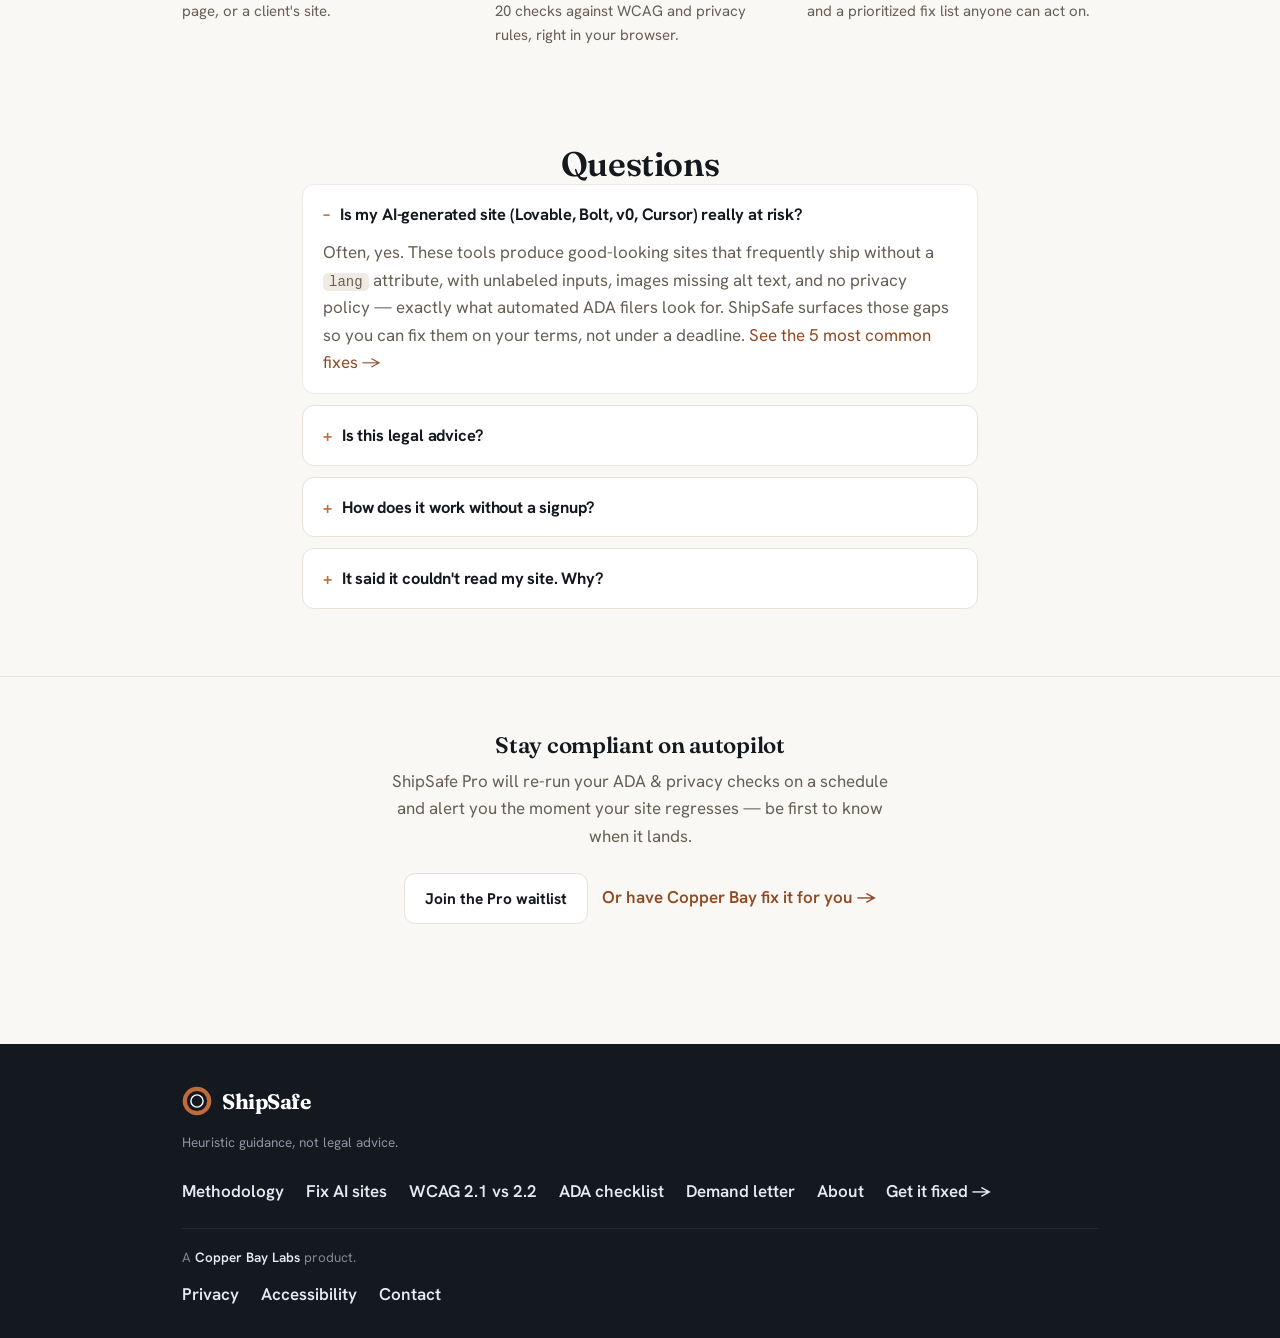
==== commit 01dd1367: "Add ADA demand letter response guide (fourth ShipSafe guide) New page: guides/ada-demand-letter-resp" ====
--- a/index.html
+++ b/index.html
@@ -43,6 +43,7 @@
       <a href="guides/wcag-compliance-ai-generated-sites.html">Fix guides</a>
       <a href="guides/wcag-2-1-vs-2-2-what-changed.html">WCAG 2.2</a>
       <a href="guides/ada-compliance-checklist.html">ADA checklist</a>
+      <a href="guides/ada-demand-letter-response.html">Demand letter</a>
       <a href="about.html">About</a>
     </nav>
   </div>
@@ -159,6 +160,7 @@
       <a href="guides/wcag-compliance-ai-generated-sites.html">Fix AI sites</a>
       <a href="guides/wcag-2-1-vs-2-2-what-changed.html">WCAG 2.1 vs 2.2</a>
       <a href="guides/ada-compliance-checklist.html">ADA checklist</a>
+      <a href="guides/ada-demand-letter-response.html">Demand letter</a>
       <a href="about.html">About</a>
       <a href="https://copperbaytech.com" target="_blank" rel="noopener noreferrer">Get it fixed <span aria-hidden="true">&rarr;</span><span class="sr-only">(opens in new tab)</span></a>
     </nav>
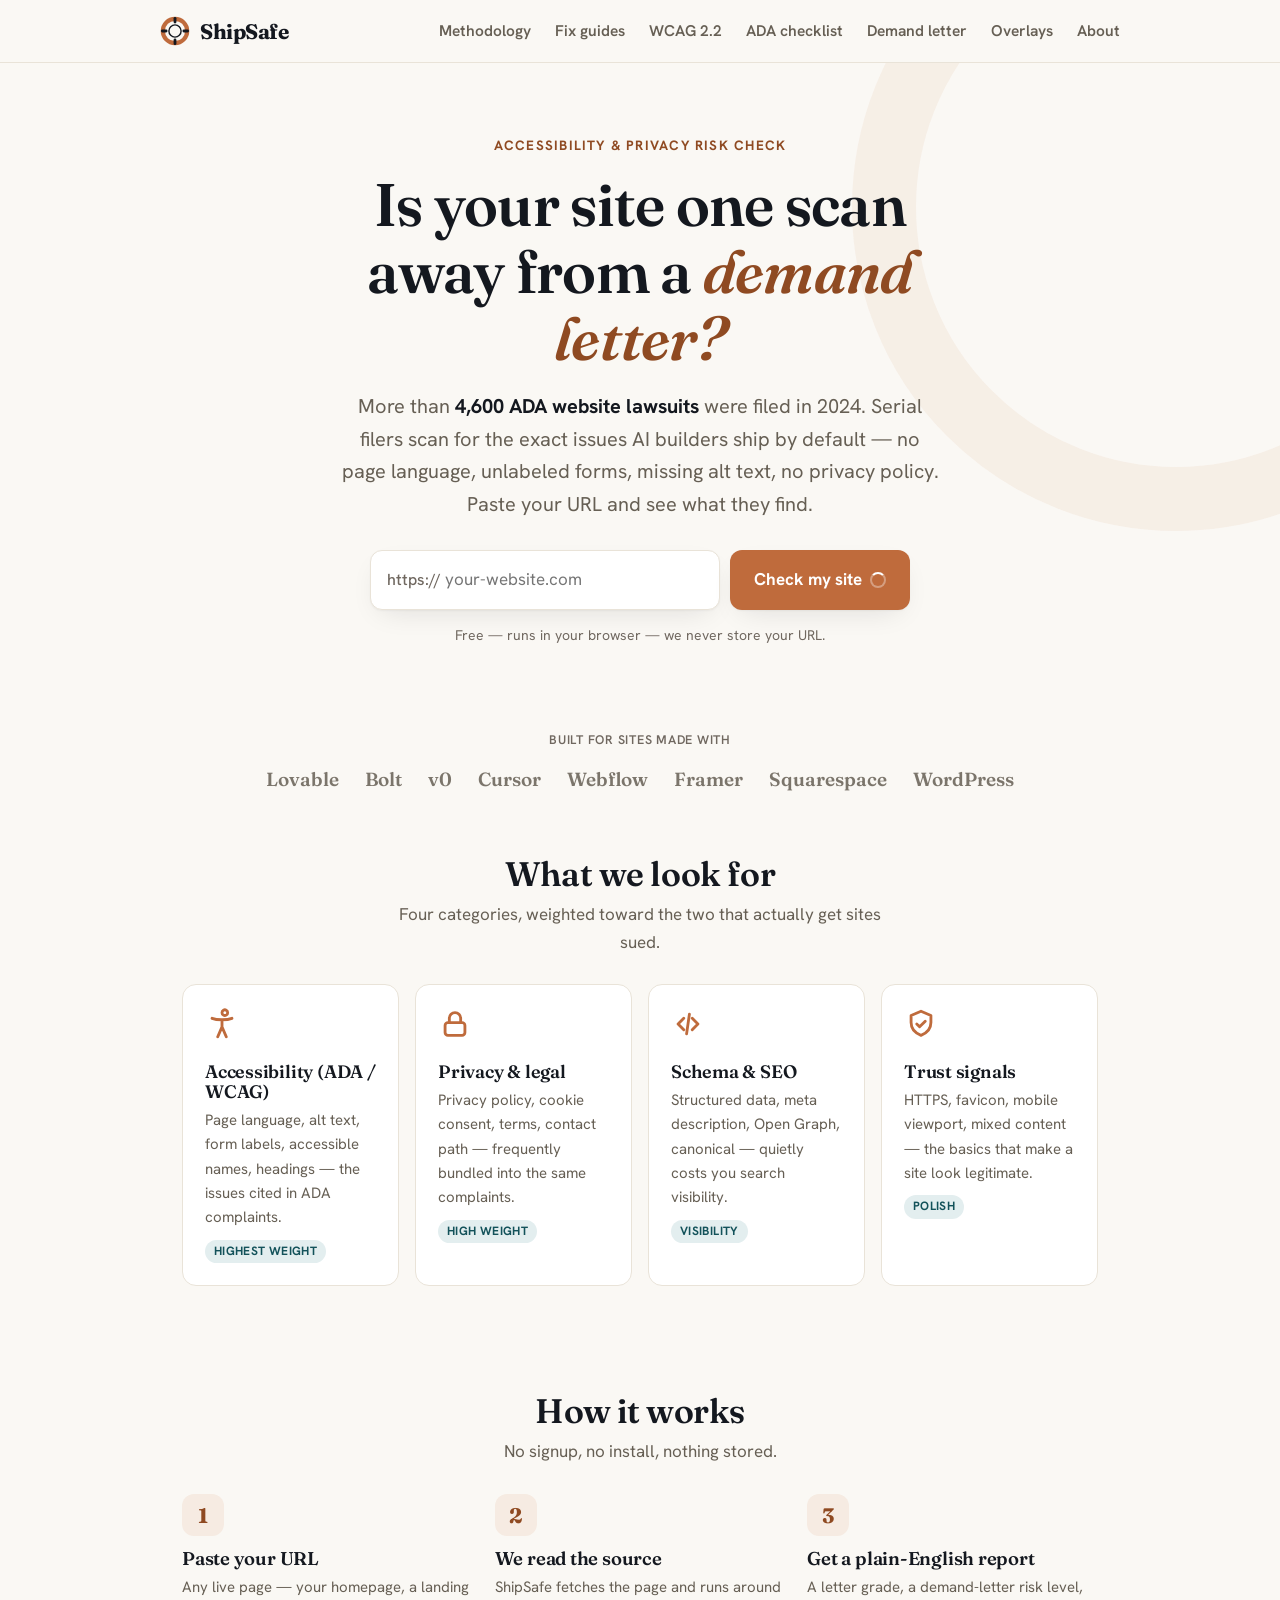
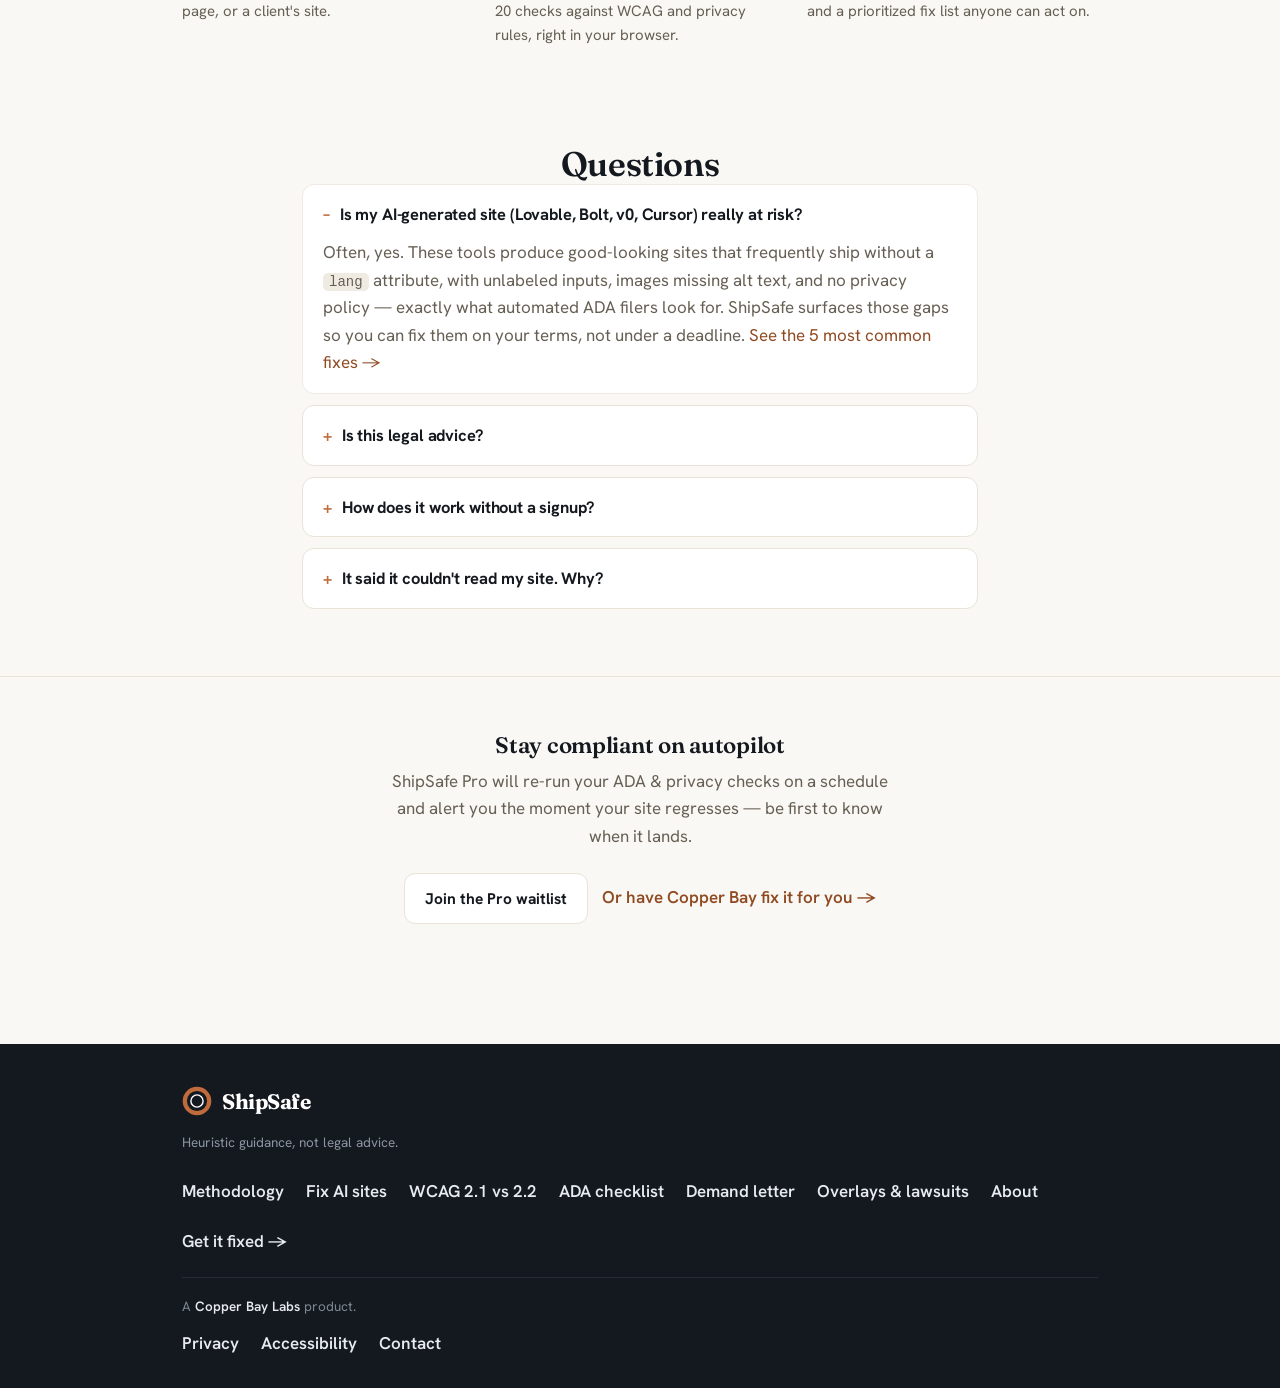
==== commit d7b5d1cd: "Add ShipSafe fifth guide: do accessibility overlays prevent ADA lawsuits? New page: guides/accessibi" ====
--- a/index.html
+++ b/index.html
@@ -44,6 +44,7 @@
       <a href="guides/wcag-2-1-vs-2-2-what-changed.html">WCAG 2.2</a>
       <a href="guides/ada-compliance-checklist.html">ADA checklist</a>
       <a href="guides/ada-demand-letter-response.html">Demand letter</a>
+      <a href="guides/accessibility-overlay-ada-lawsuit.html">Overlays</a>
       <a href="about.html">About</a>
     </nav>
   </div>
@@ -161,6 +162,7 @@
       <a href="guides/wcag-2-1-vs-2-2-what-changed.html">WCAG 2.1 vs 2.2</a>
       <a href="guides/ada-compliance-checklist.html">ADA checklist</a>
       <a href="guides/ada-demand-letter-response.html">Demand letter</a>
+      <a href="guides/accessibility-overlay-ada-lawsuit.html">Overlays &amp; lawsuits</a>
       <a href="about.html">About</a>
       <a href="https://copperbaytech.com" target="_blank" rel="noopener noreferrer">Get it fixed <span aria-hidden="true">&rarr;</span><span class="sr-only">(opens in new tab)</span></a>
     </nav>
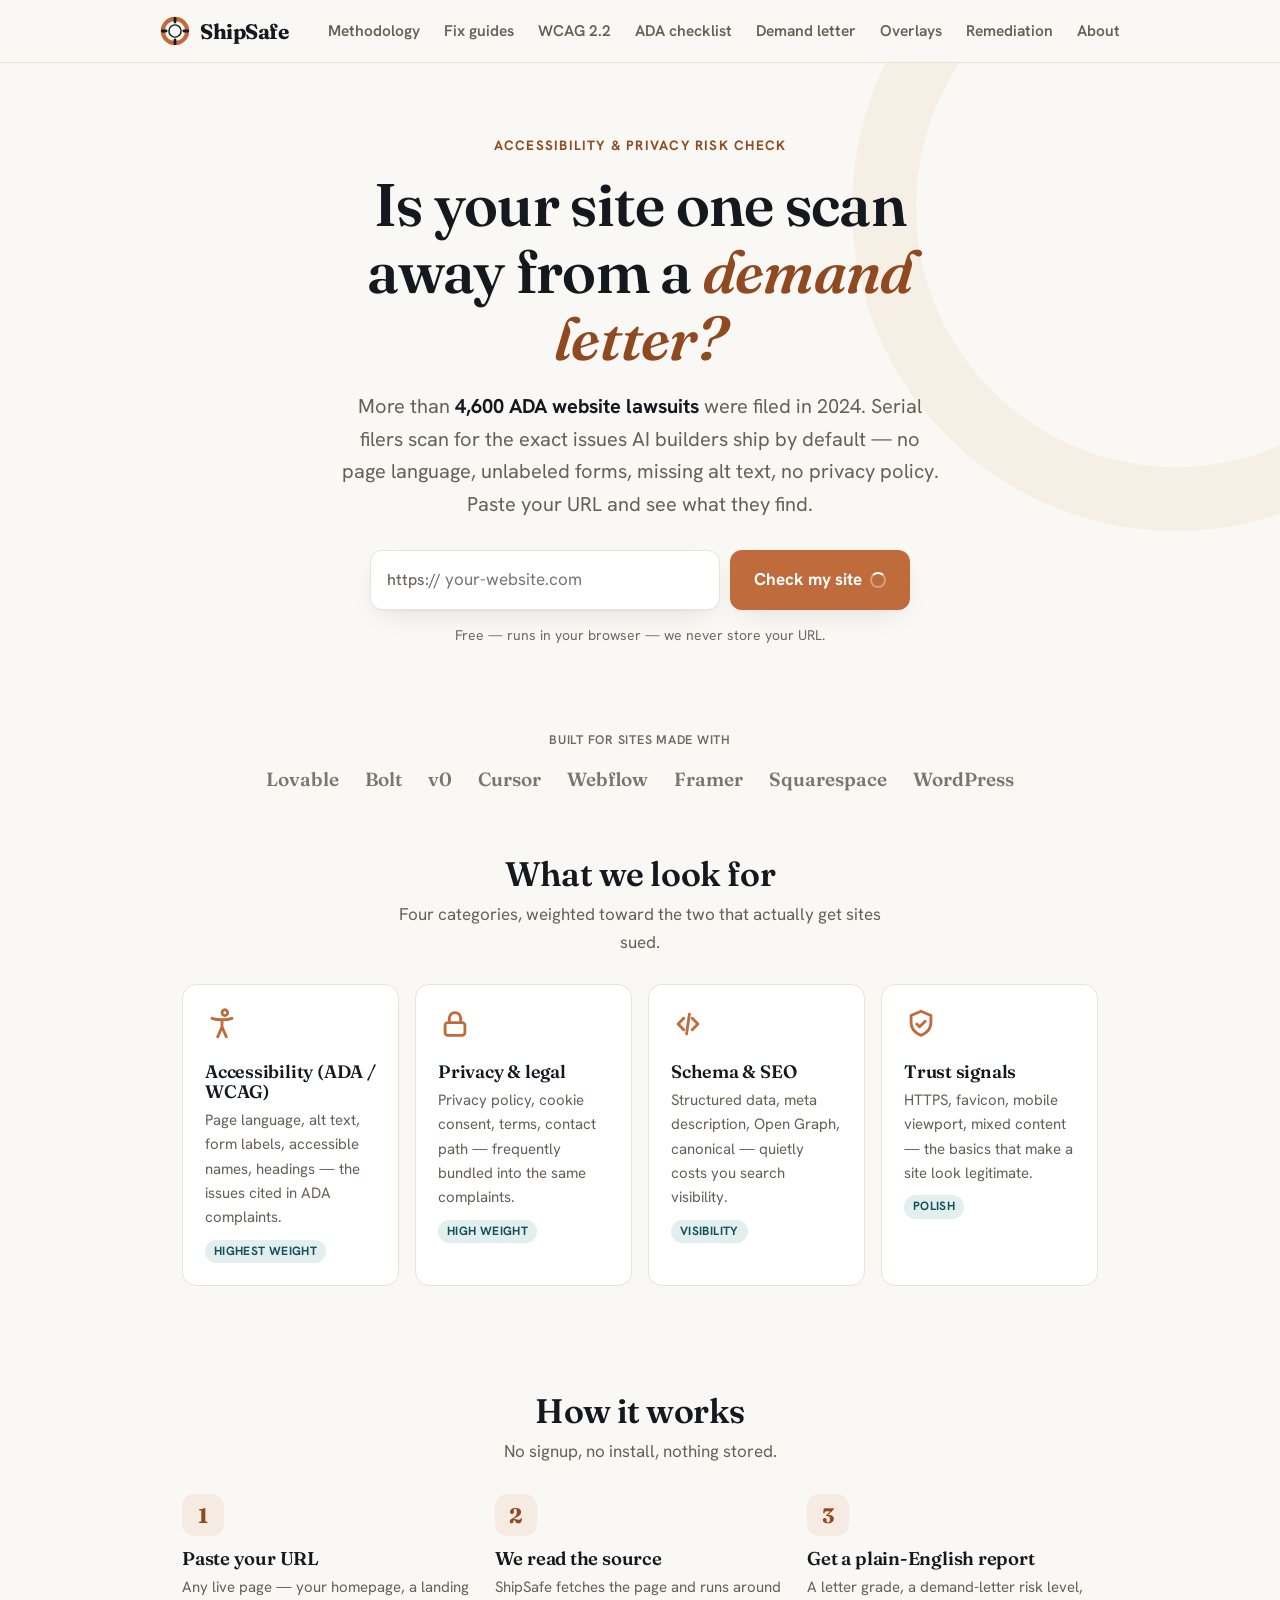
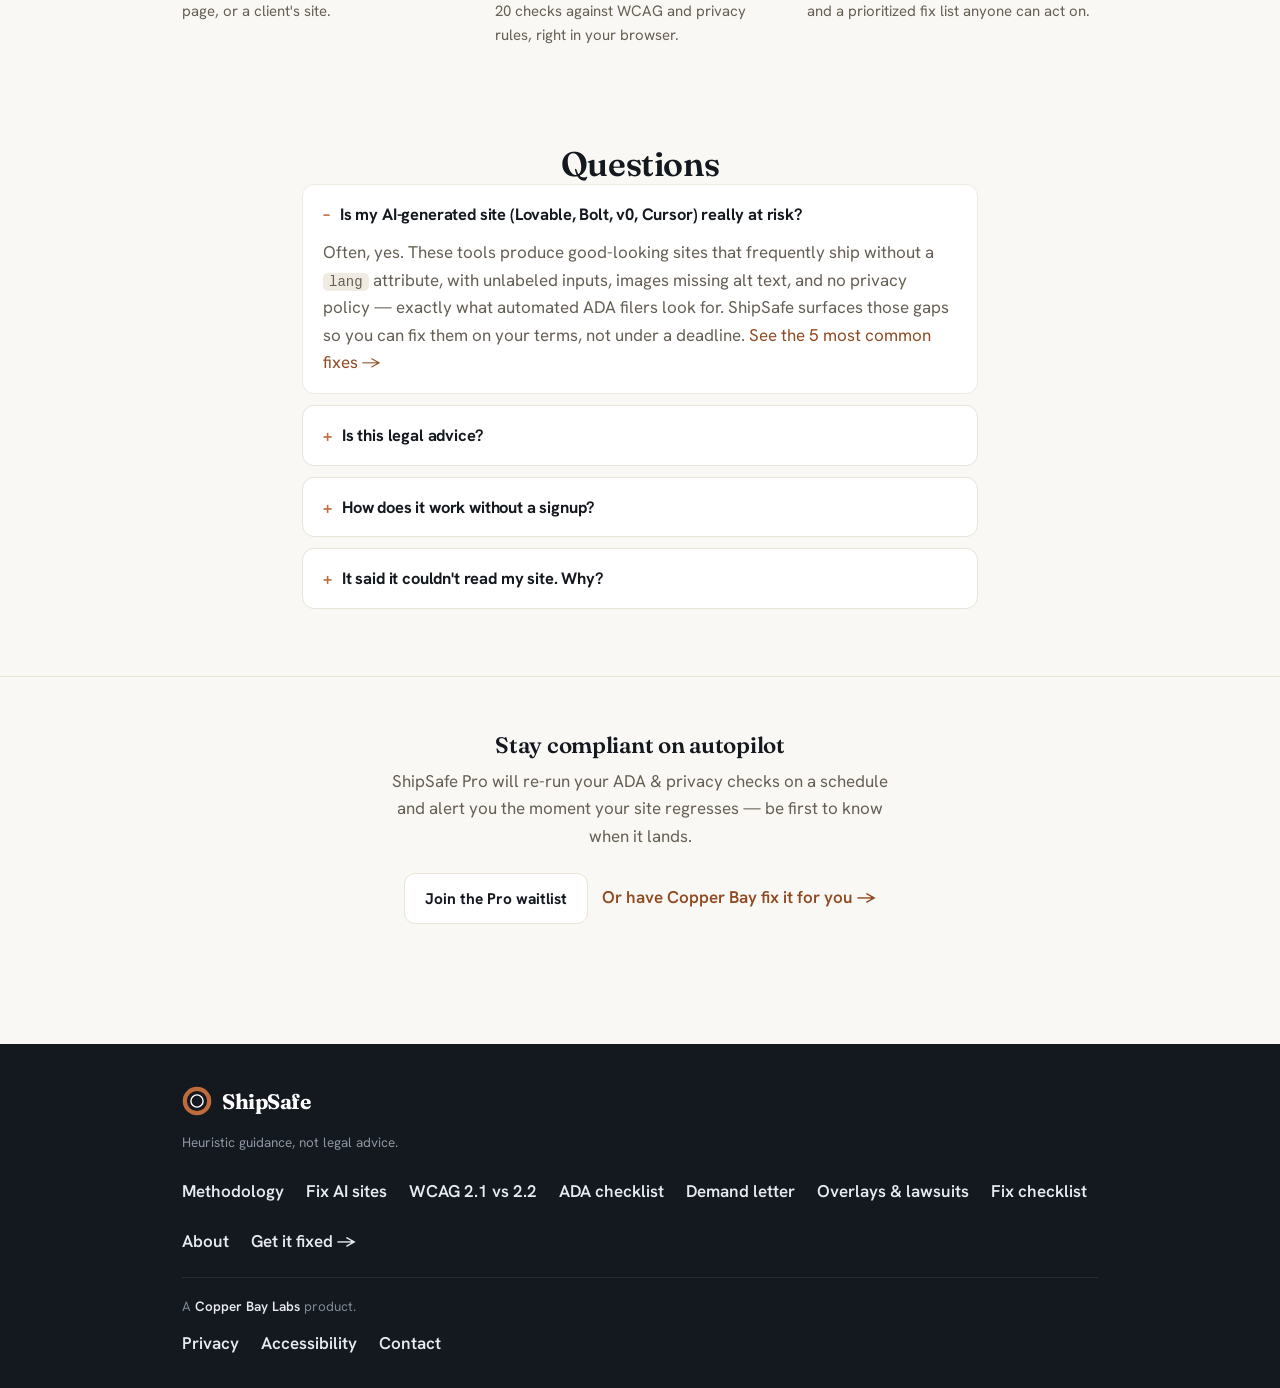
==== commit 1b0c09a0: "Add Remediation nav link to index and AI-sites guide" ====
--- a/index.html
+++ b/index.html
@@ -45,6 +45,7 @@
       <a href="guides/ada-compliance-checklist.html">ADA checklist</a>
       <a href="guides/ada-demand-letter-response.html">Demand letter</a>
       <a href="guides/accessibility-overlay-ada-lawsuit.html">Overlays</a>
+      <a href="guides/wcag-remediation-checklist-existing-website.html">Remediation</a>
       <a href="about.html">About</a>
     </nav>
   </div>
@@ -118,7 +119,7 @@
       <h2 class="section-title" id="faq-heading">Questions</h2>
       <details open>
         <summary>Is my AI-generated site (Lovable, Bolt, v0, Cursor) really at risk?</summary>
-        <p>Often, yes. These tools produce good-looking sites that frequently ship without a <code>lang</code> attribute, with unlabeled inputs, images missing alt text, and no privacy policy — exactly what automated ADA filers look for. ShipSafe surfaces those gaps so you can fix them on your terms, not under a deadline. <a href="guides/wcag-compliance-ai-generated-sites.html">See the 5 most common fixes →</a></p>
+        <p>Often, yes. These tools produce good-looking sites that frequently ship without a <code>lang</code> attribute, with unlabeled inputs, images missing alt text, and no privacy policy — exactly what automated ADA filers look for. ShipSafe surfaces those gaps so you can fix them on your terms, not under a deadline. <a href="guides/wcag-compliance-ai-generated-sites.html">See the 5 most common fixes &rarr;</a></p>
       </details>
       <details>
         <summary>Is this legal advice?</summary>
@@ -163,6 +164,7 @@
       <a href="guides/ada-compliance-checklist.html">ADA checklist</a>
       <a href="guides/ada-demand-letter-response.html">Demand letter</a>
       <a href="guides/accessibility-overlay-ada-lawsuit.html">Overlays &amp; lawsuits</a>
+      <a href="guides/wcag-remediation-checklist-existing-website.html">Fix checklist</a>
       <a href="about.html">About</a>
       <a href="https://copperbaytech.com" target="_blank" rel="noopener noreferrer">Get it fixed <span aria-hidden="true">&rarr;</span><span class="sr-only">(opens in new tab)</span></a>
     </nav>
@@ -179,4 +181,4 @@
 
 <script src="app.js?v=8"></script>
 </body>
-</html>
+</html>
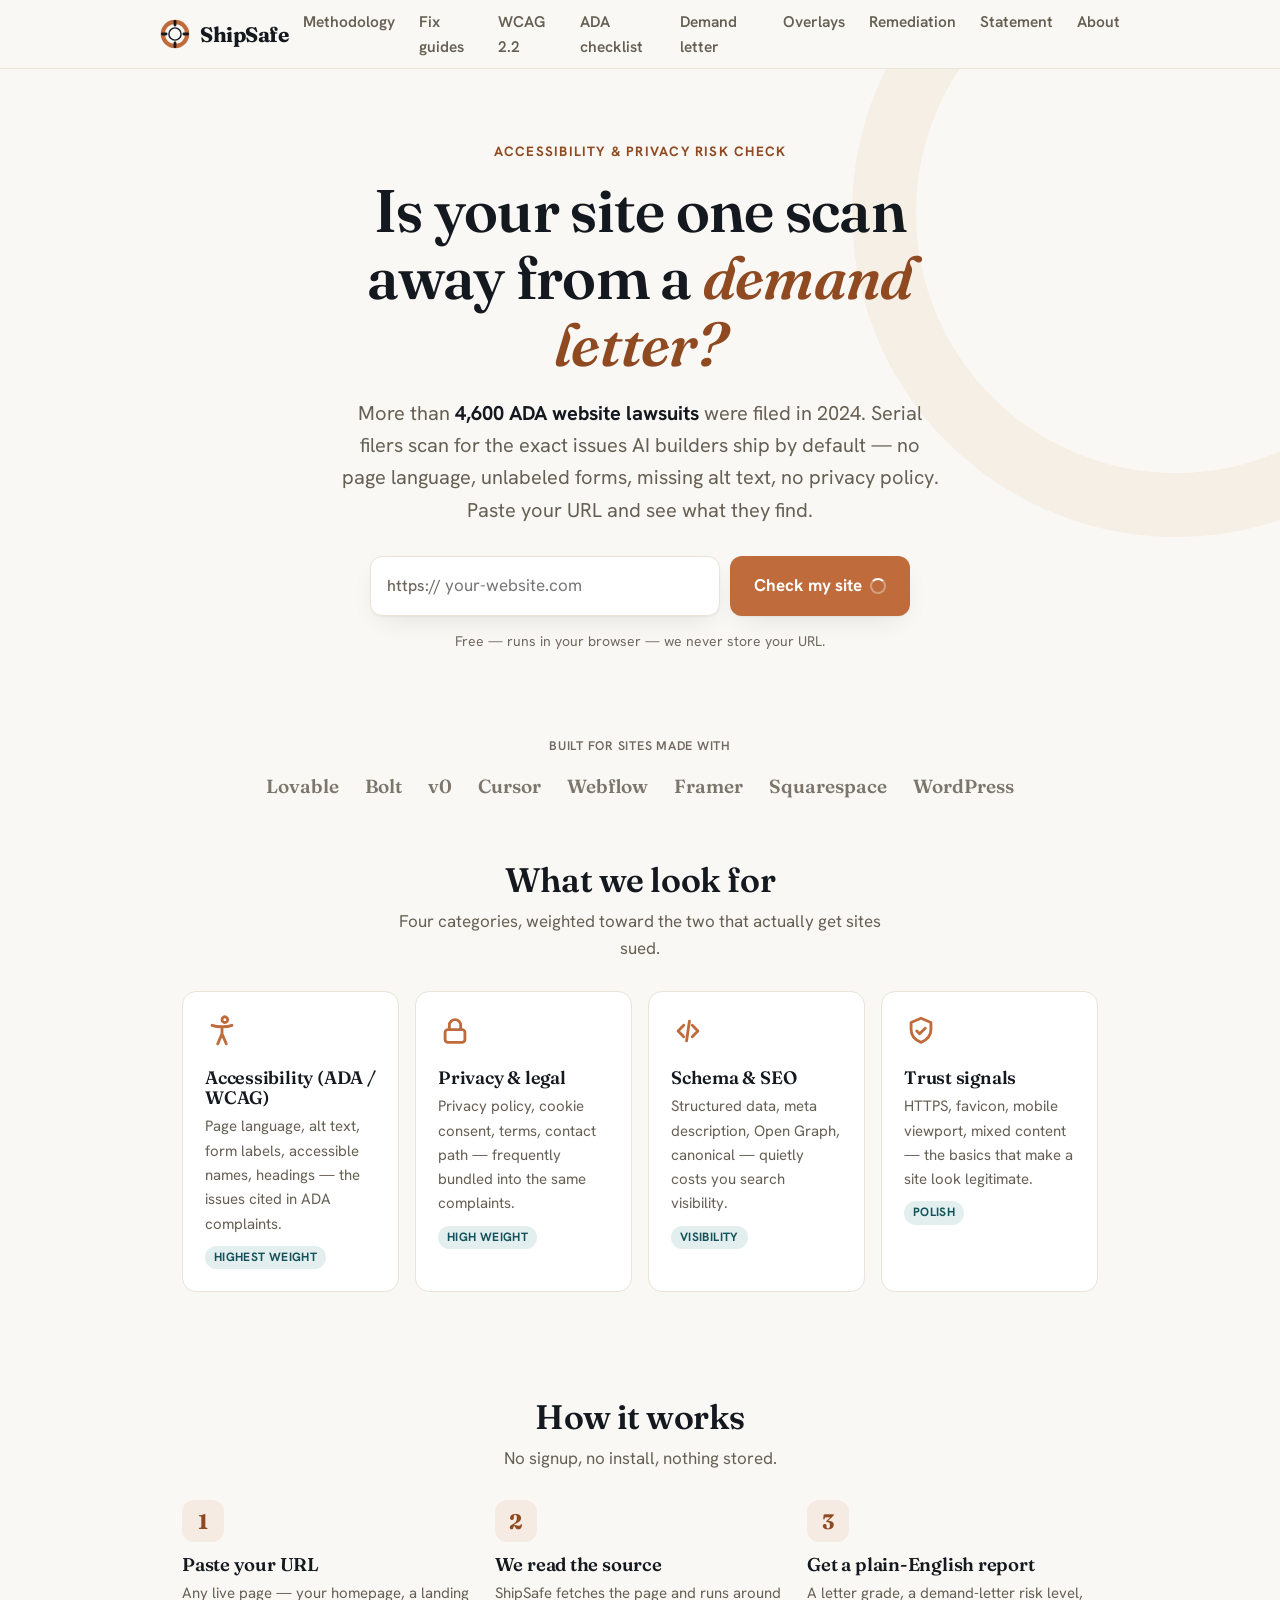
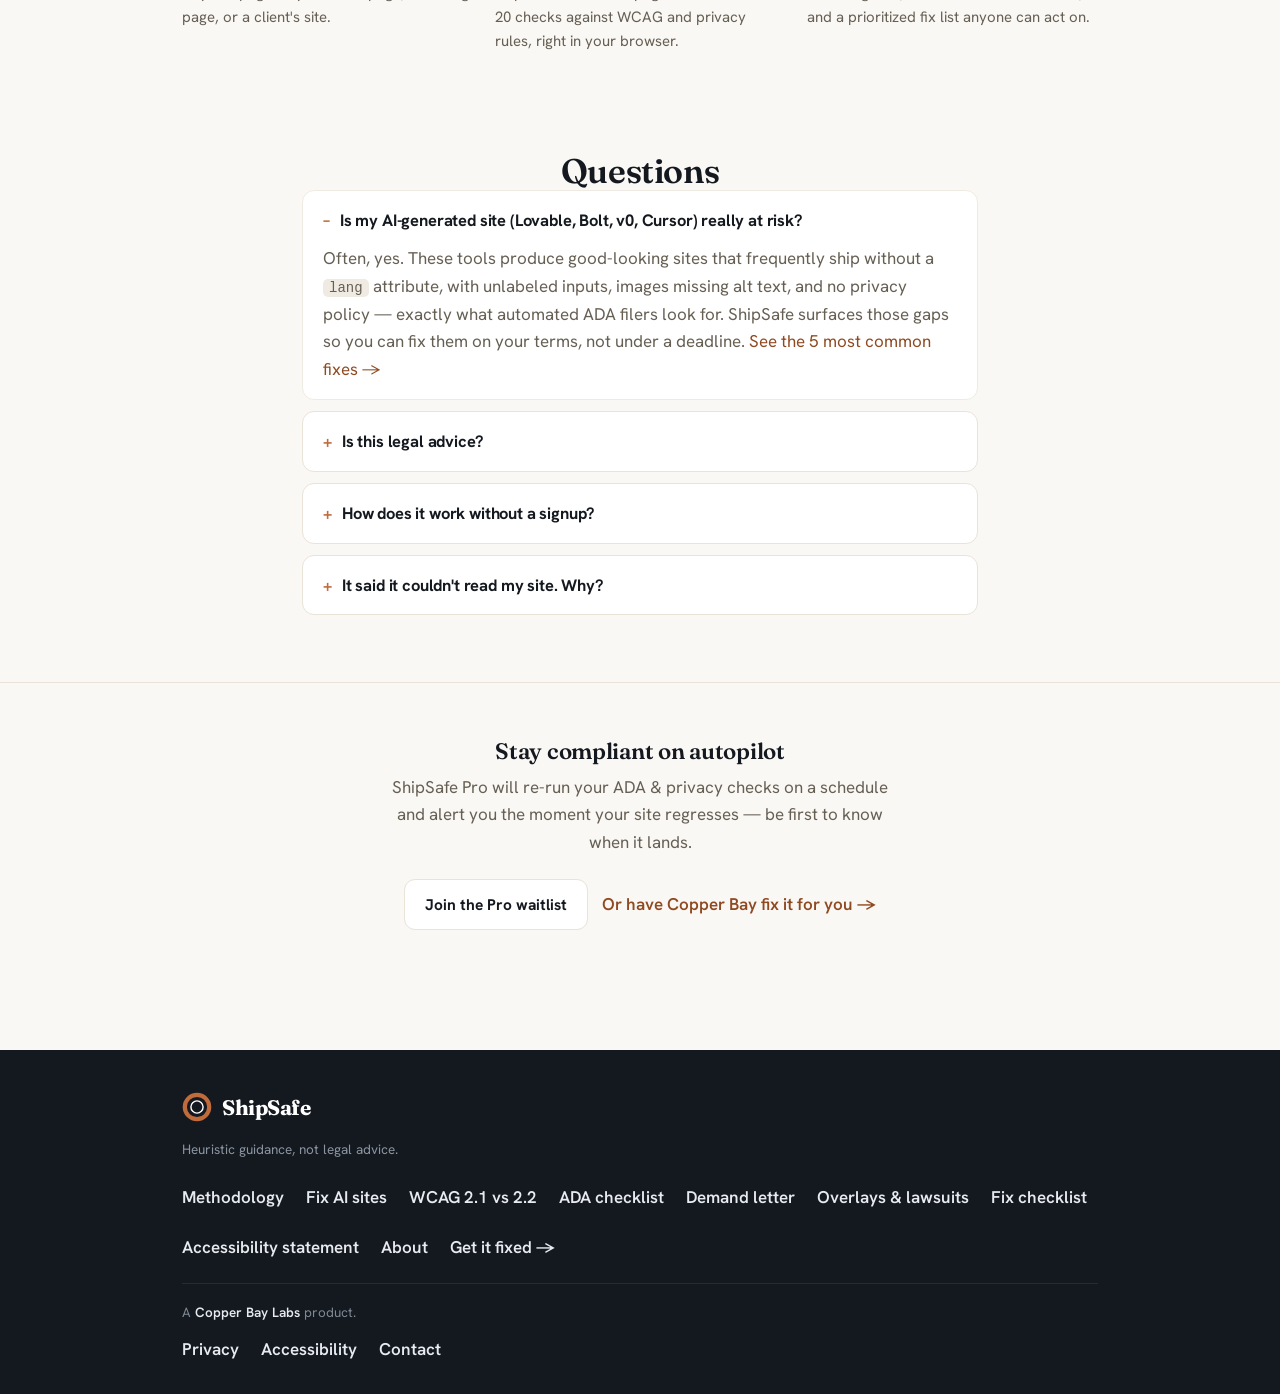
==== commit ac8d488d: "Update nav across all 7 ShipSafe pages: add accessibility statement link Header nav: added "Statemen" ====
--- a/index.html
+++ b/index.html
@@ -46,6 +46,7 @@
       <a href="guides/ada-demand-letter-response.html">Demand letter</a>
       <a href="guides/accessibility-overlay-ada-lawsuit.html">Overlays</a>
       <a href="guides/wcag-remediation-checklist-existing-website.html">Remediation</a>
+      <a href="guides/accessibility-statement-template.html">Statement</a>
       <a href="about.html">About</a>
     </nav>
   </div>
@@ -165,6 +166,7 @@
       <a href="guides/ada-demand-letter-response.html">Demand letter</a>
       <a href="guides/accessibility-overlay-ada-lawsuit.html">Overlays &amp; lawsuits</a>
       <a href="guides/wcag-remediation-checklist-existing-website.html">Fix checklist</a>
+      <a href="guides/accessibility-statement-template.html">Accessibility statement</a>
       <a href="about.html">About</a>
       <a href="https://copperbaytech.com" target="_blank" rel="noopener noreferrer">Get it fixed <span aria-hidden="true">&rarr;</span><span class="sr-only">(opens in new tab)</span></a>
     </nav>
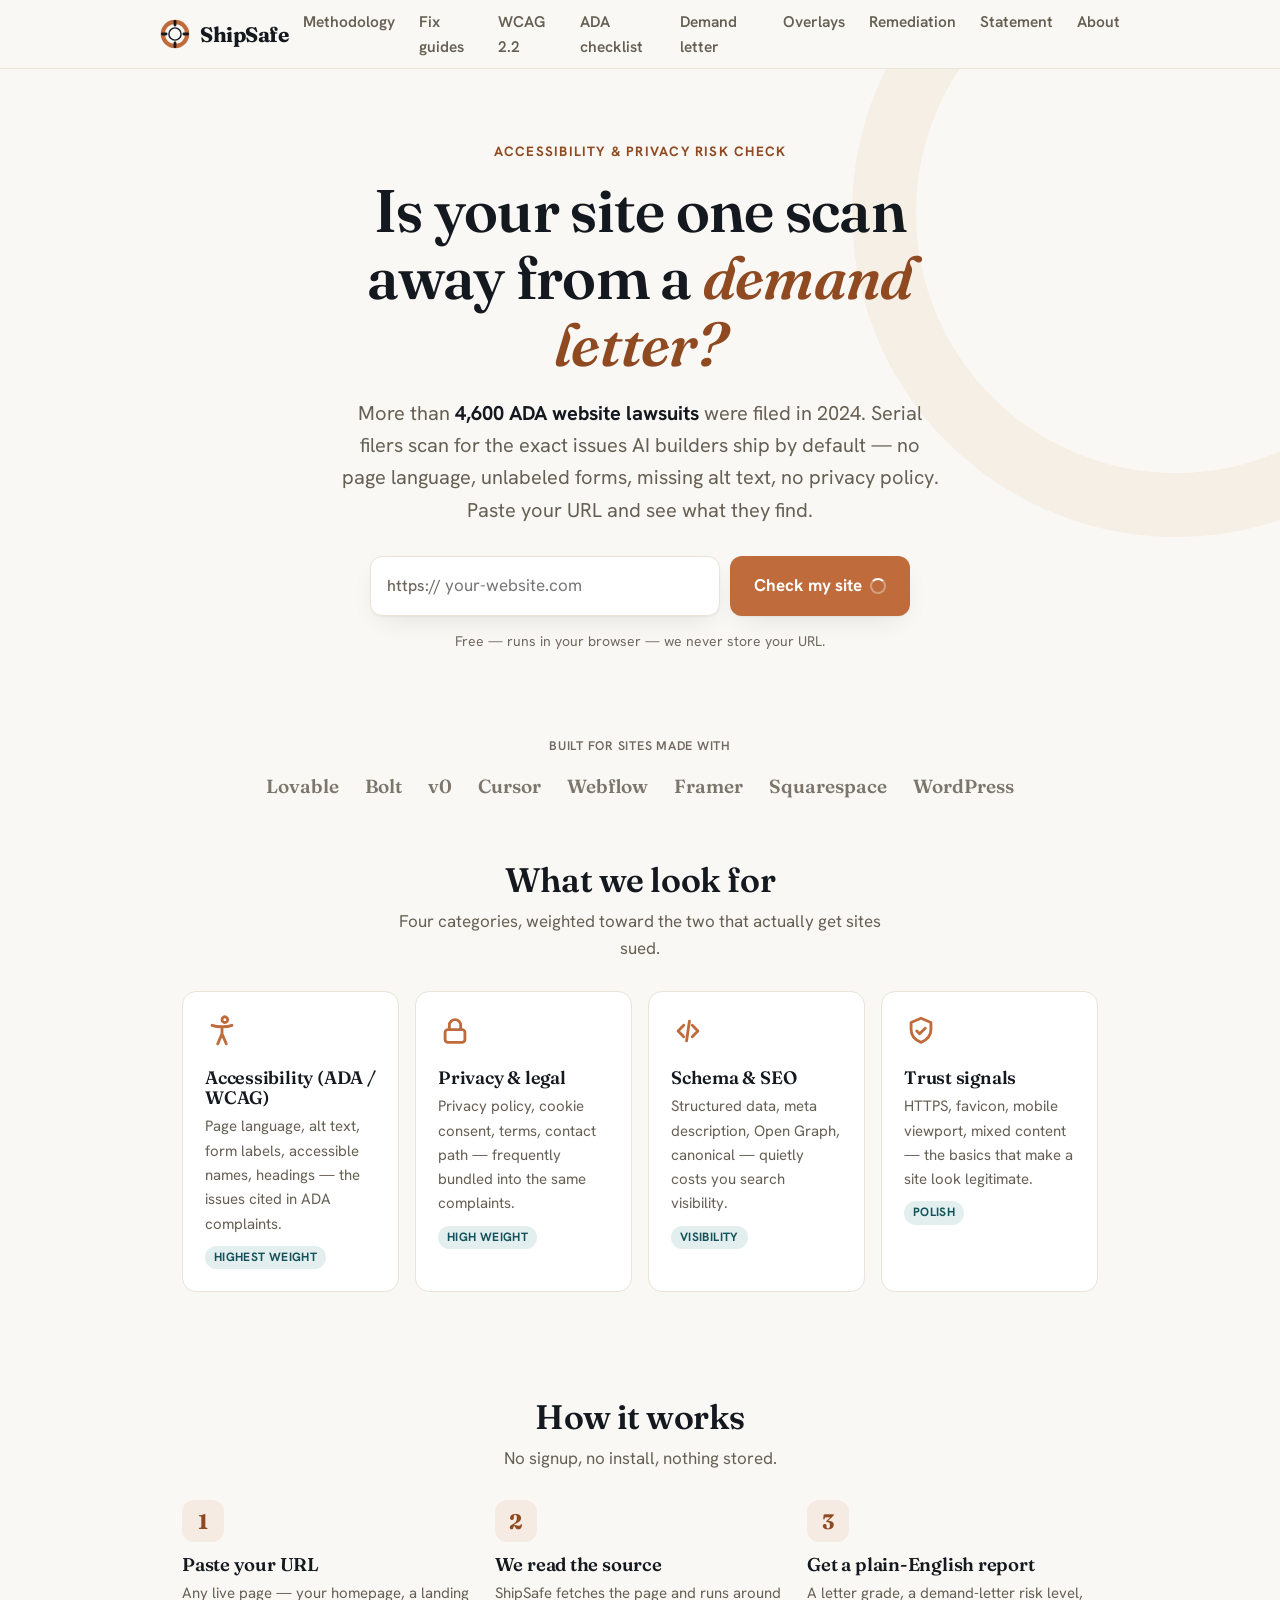
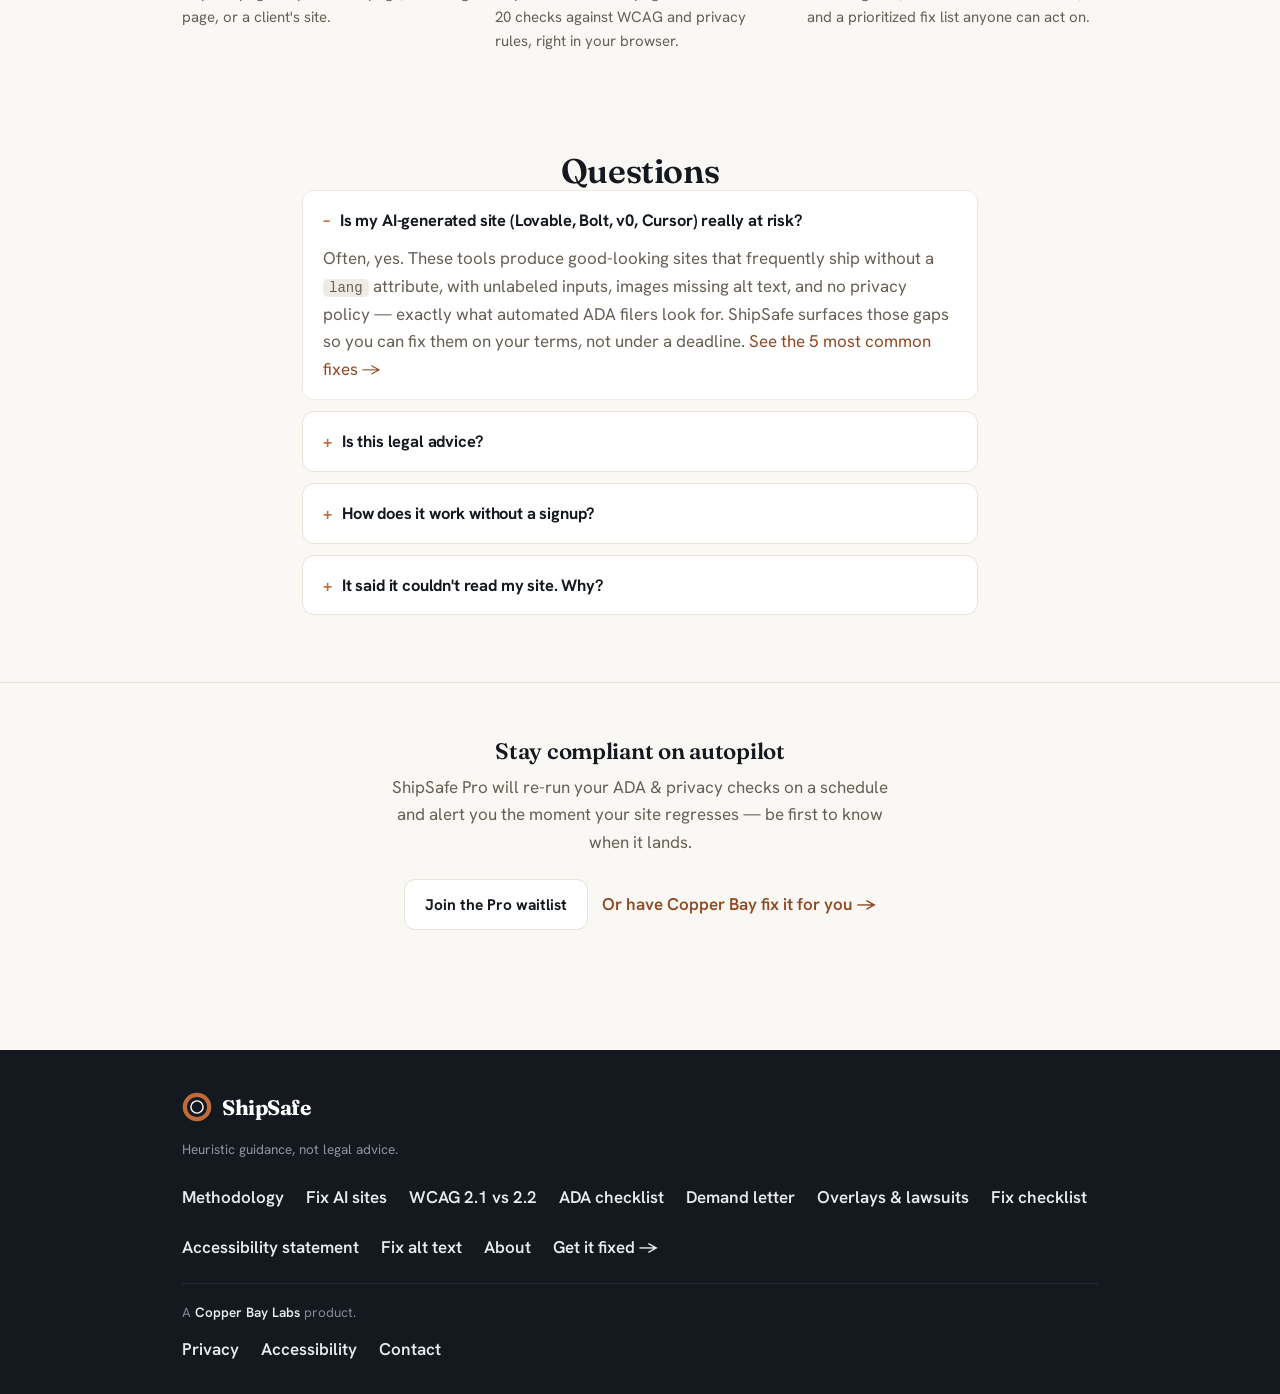
==== commit 47d7e9c8: "chore: add Fix alt text link to homepage footer nav Co-Authored-By: Claude Sonnet 4.6 <noreply@anthr" ====
--- a/index.html
+++ b/index.html
@@ -167,6 +167,7 @@
       <a href="guides/accessibility-overlay-ada-lawsuit.html">Overlays &amp; lawsuits</a>
       <a href="guides/wcag-remediation-checklist-existing-website.html">Fix checklist</a>
       <a href="guides/accessibility-statement-template.html">Accessibility statement</a>
+      <a href="guides/fix-missing-alt-text-wcag-1-1-1.html">Fix alt text</a>
       <a href="about.html">About</a>
       <a href="https://copperbaytech.com" target="_blank" rel="noopener noreferrer">Get it fixed <span aria-hidden="true">&rarr;</span><span class="sr-only">(opens in new tab)</span></a>
     </nav>
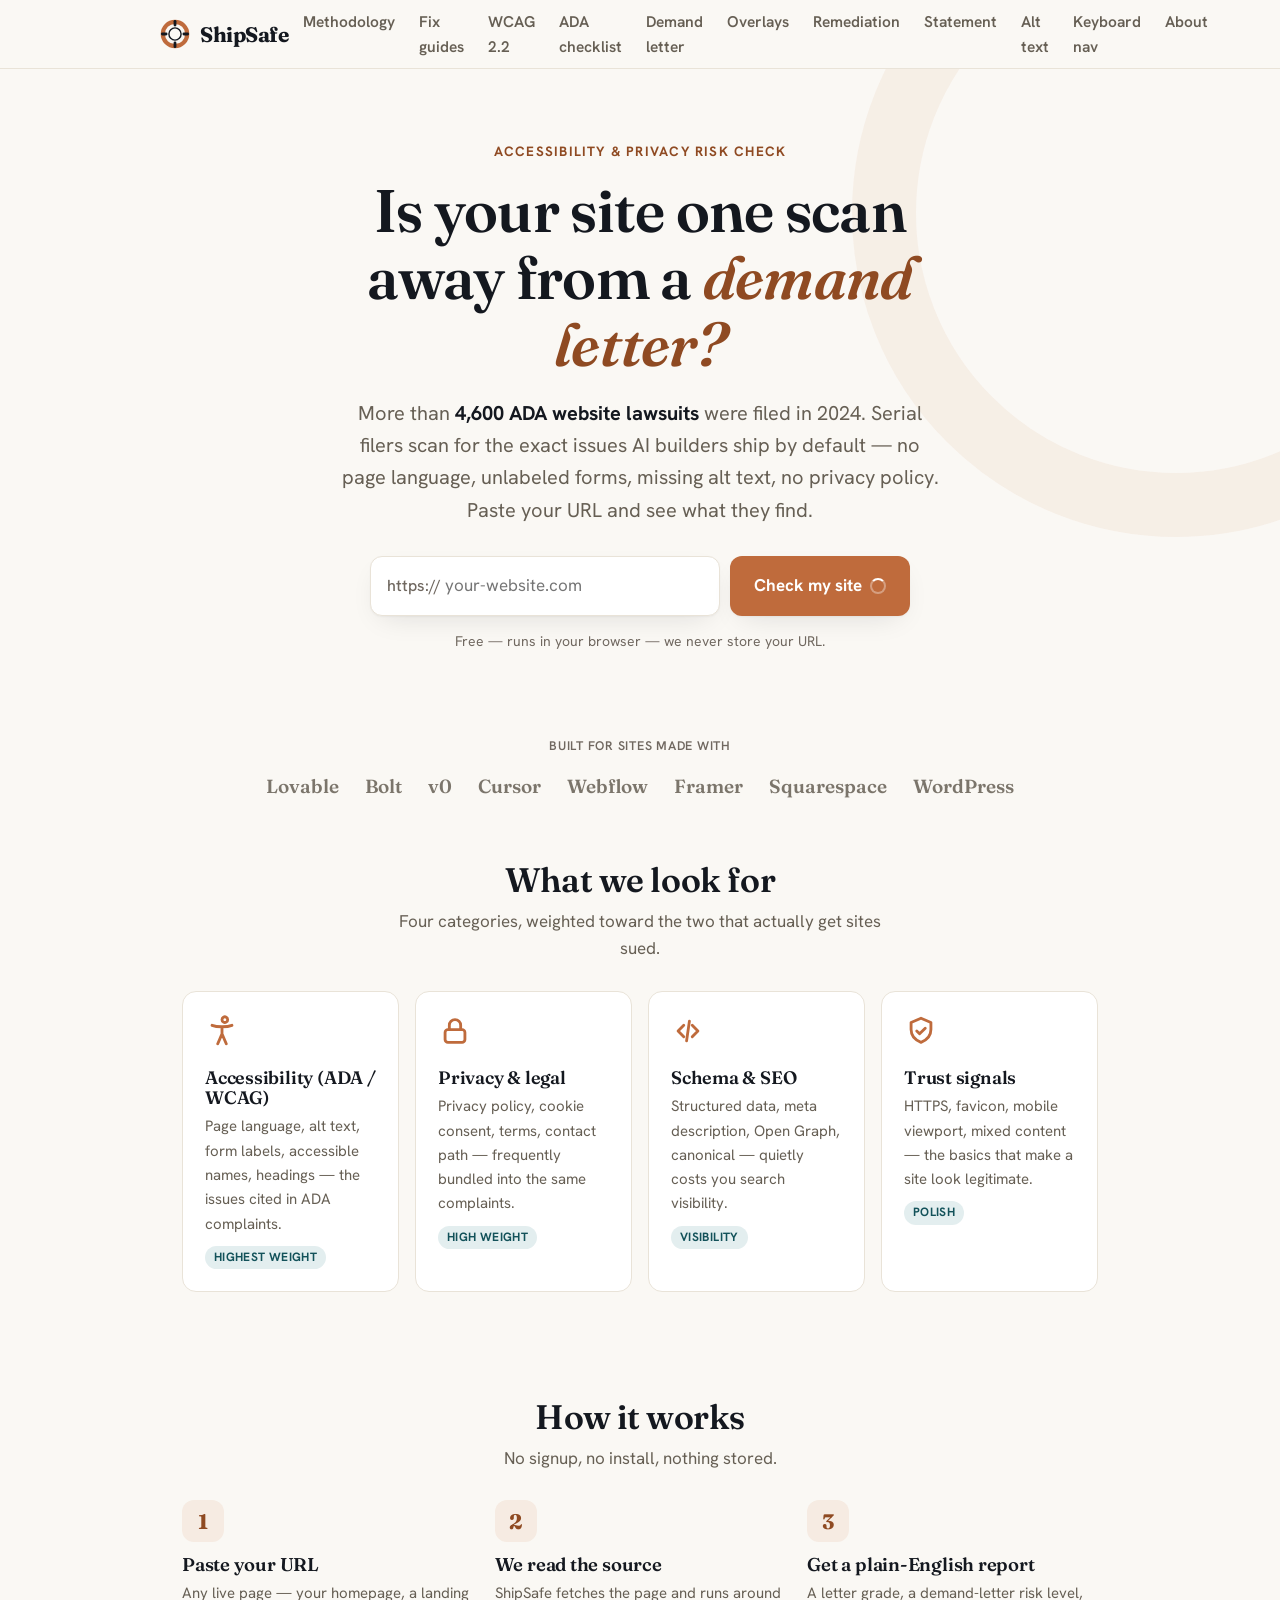
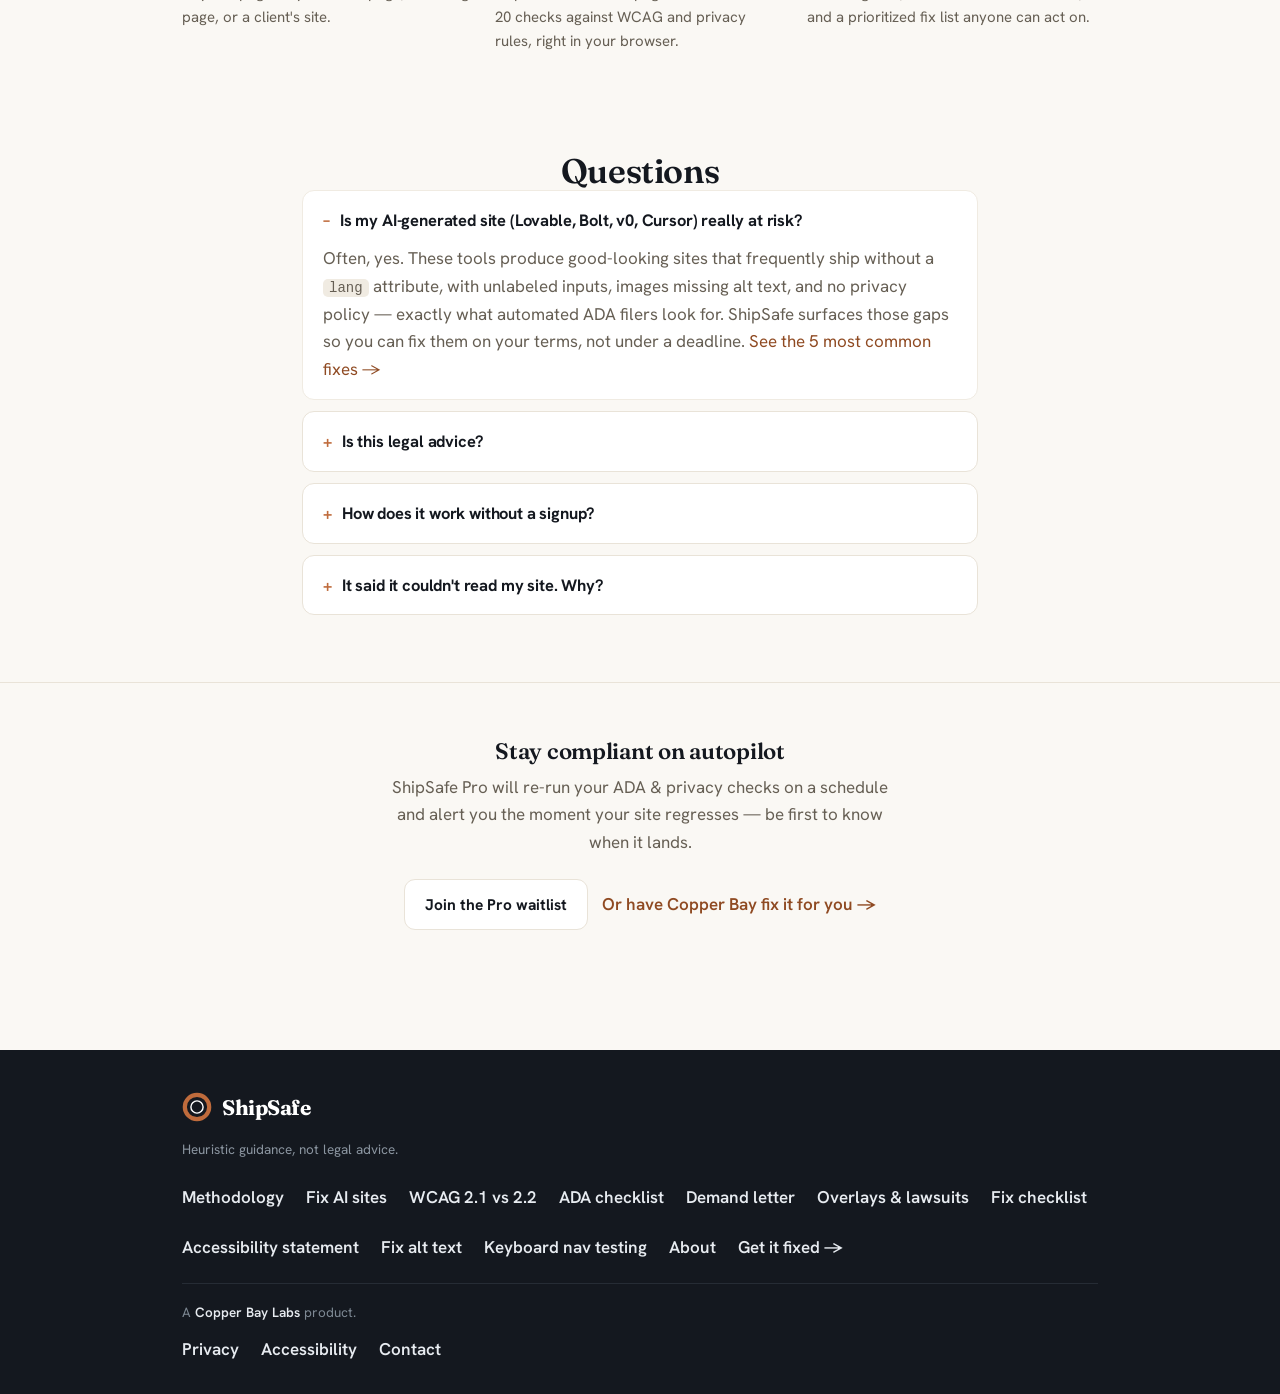
==== commit 2ad942c2: "Add Keyboard nav and Alt text links to all ShipSafe guide navs Adds keyboard-navigation-accessibilit" ====
--- a/index.html
+++ b/index.html
@@ -47,6 +47,8 @@
       <a href="guides/accessibility-overlay-ada-lawsuit.html">Overlays</a>
       <a href="guides/wcag-remediation-checklist-existing-website.html">Remediation</a>
       <a href="guides/accessibility-statement-template.html">Statement</a>
+      <a href="guides/fix-missing-alt-text-wcag-1-1-1.html">Alt text</a>
+      <a href="guides/keyboard-navigation-accessibility-testing.html">Keyboard nav</a>
       <a href="about.html">About</a>
     </nav>
   </div>
@@ -168,6 +170,7 @@
       <a href="guides/wcag-remediation-checklist-existing-website.html">Fix checklist</a>
       <a href="guides/accessibility-statement-template.html">Accessibility statement</a>
       <a href="guides/fix-missing-alt-text-wcag-1-1-1.html">Fix alt text</a>
+      <a href="guides/keyboard-navigation-accessibility-testing.html">Keyboard nav testing</a>
       <a href="about.html">About</a>
       <a href="https://copperbaytech.com" target="_blank" rel="noopener noreferrer">Get it fixed <span aria-hidden="true">&rarr;</span><span class="sr-only">(opens in new tab)</span></a>
     </nav>
